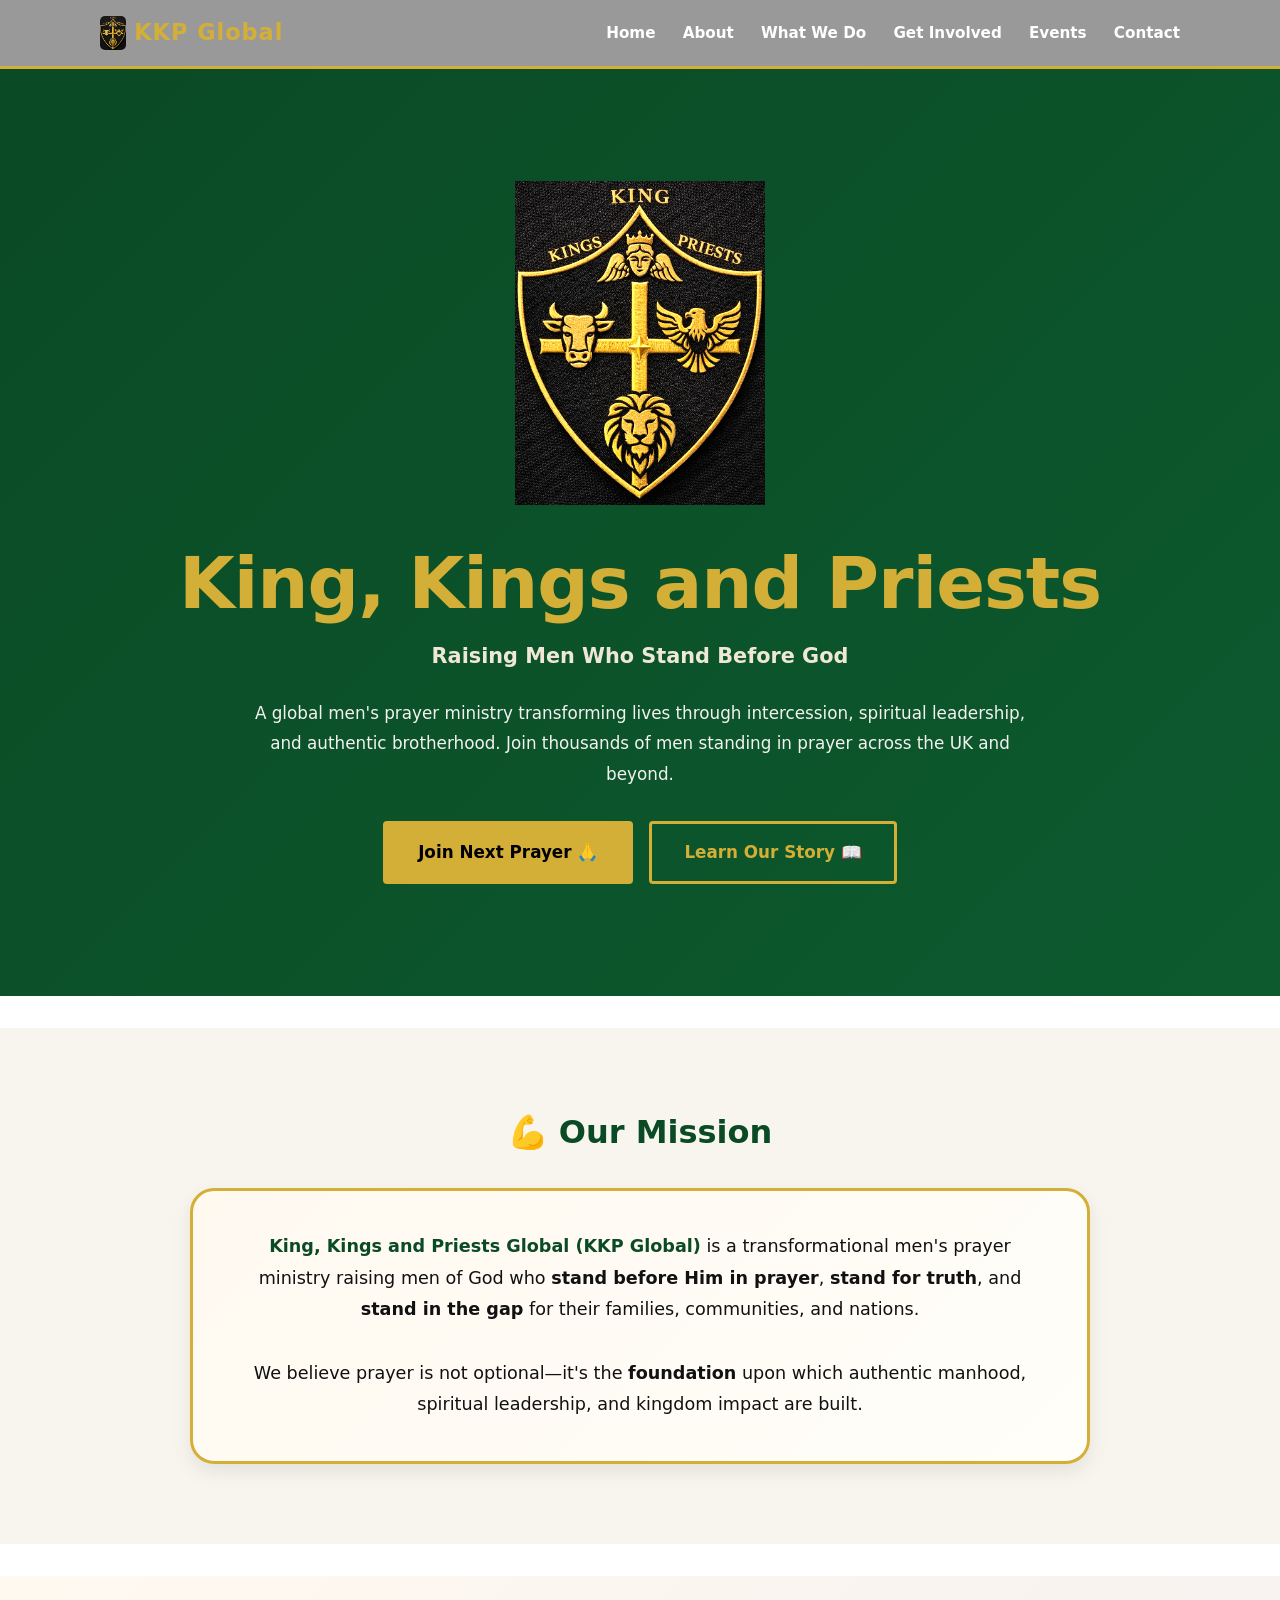
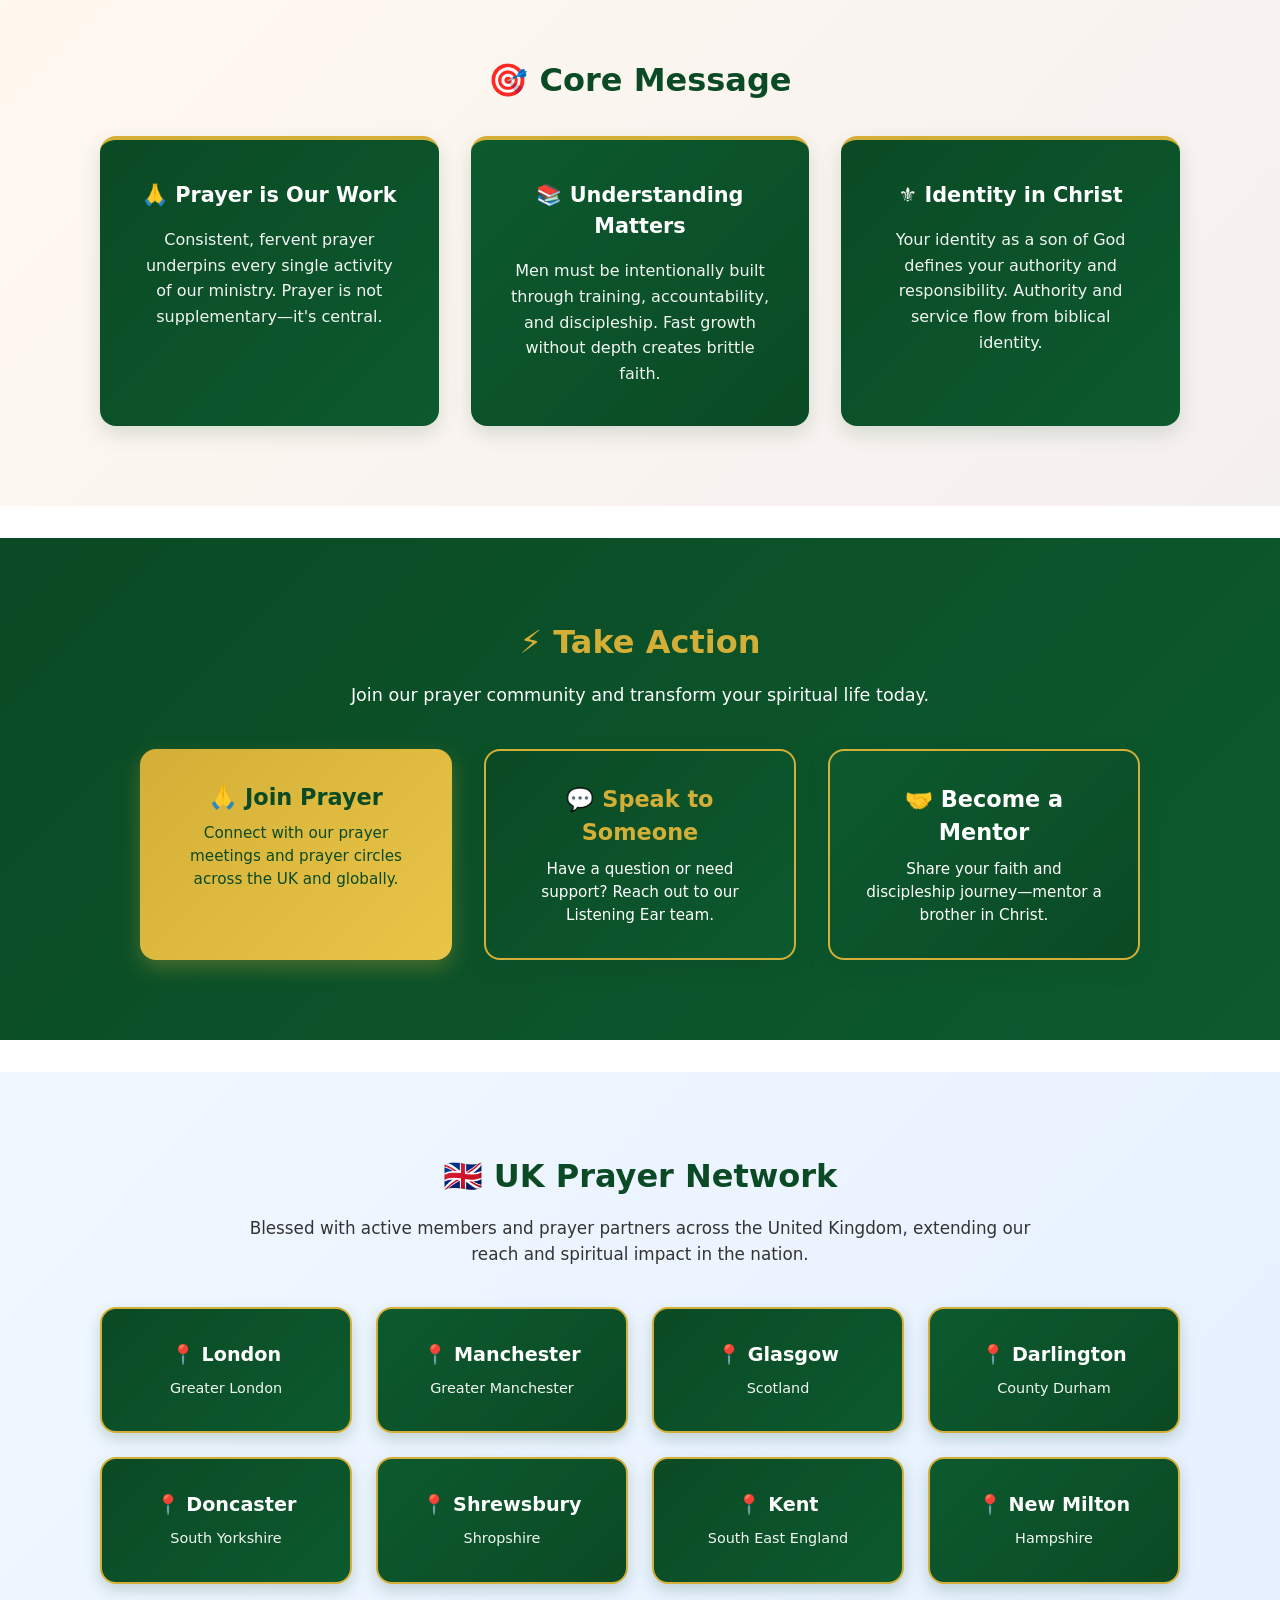
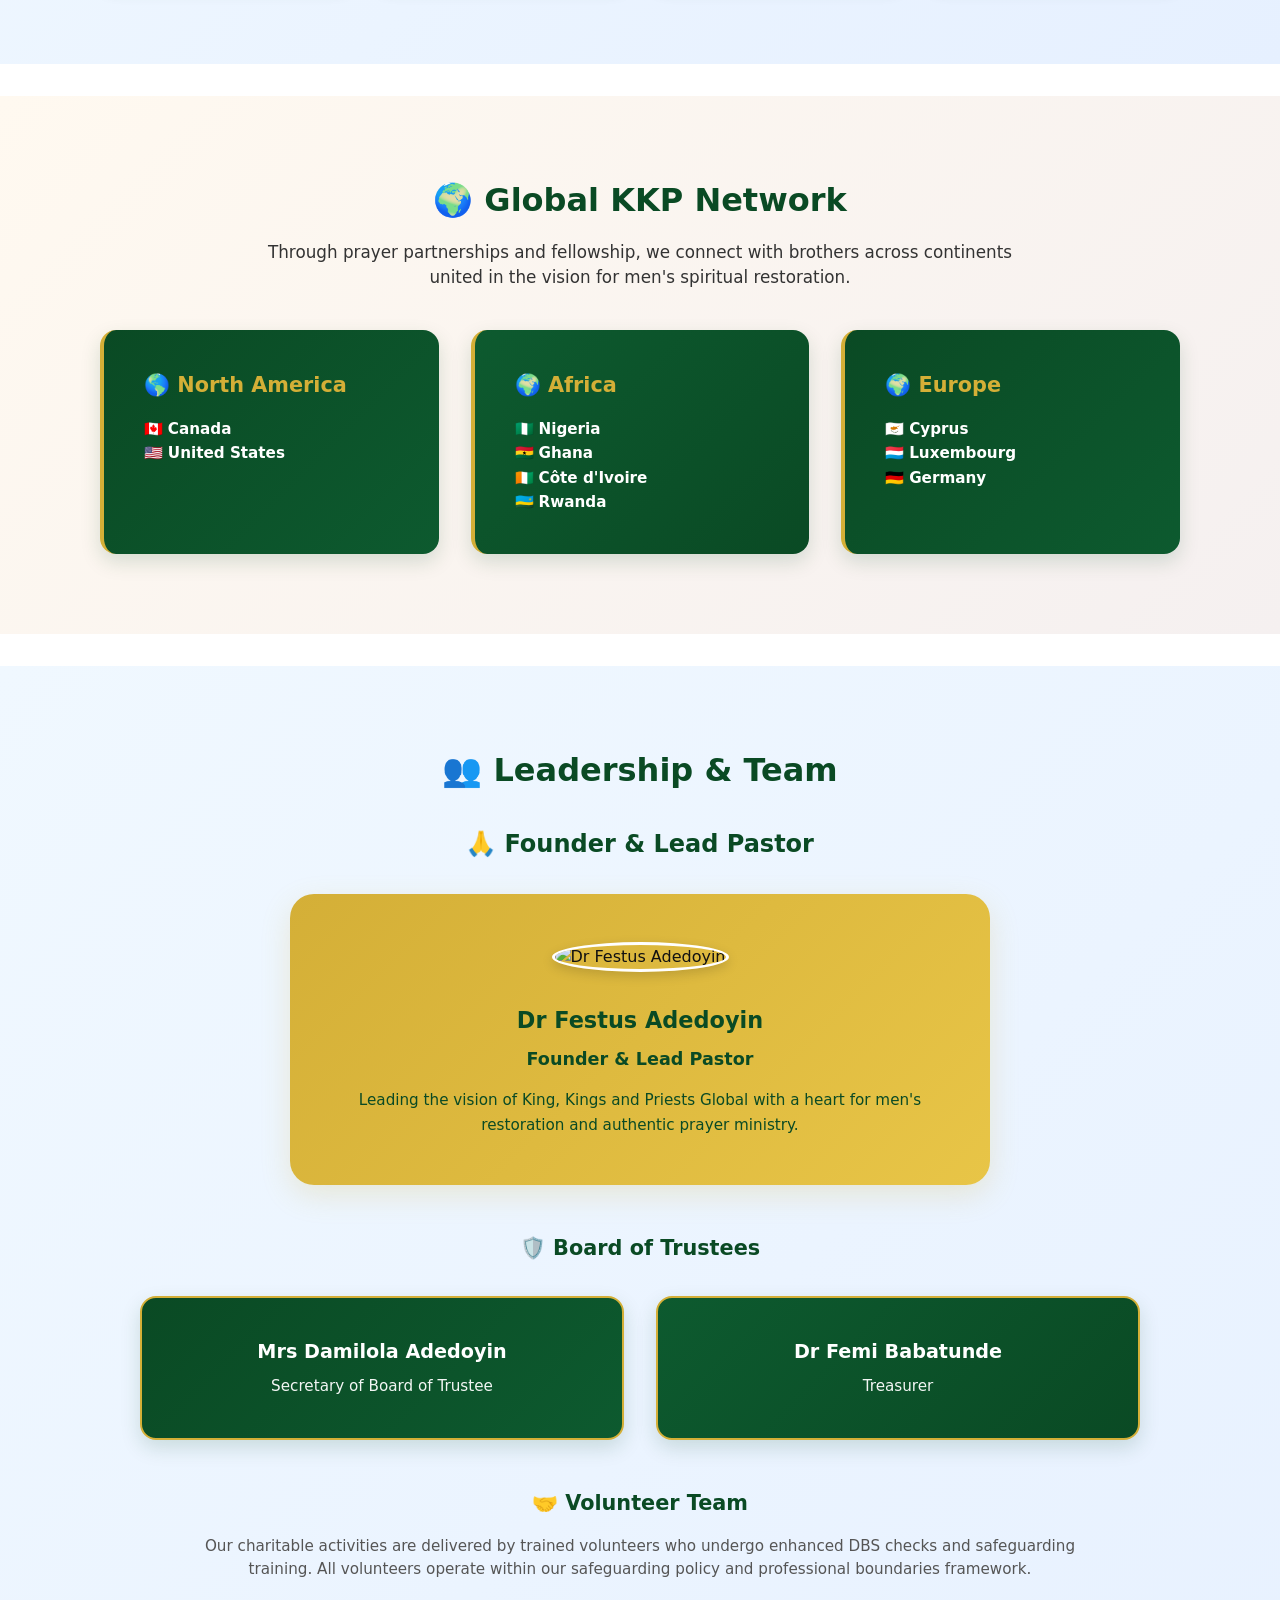
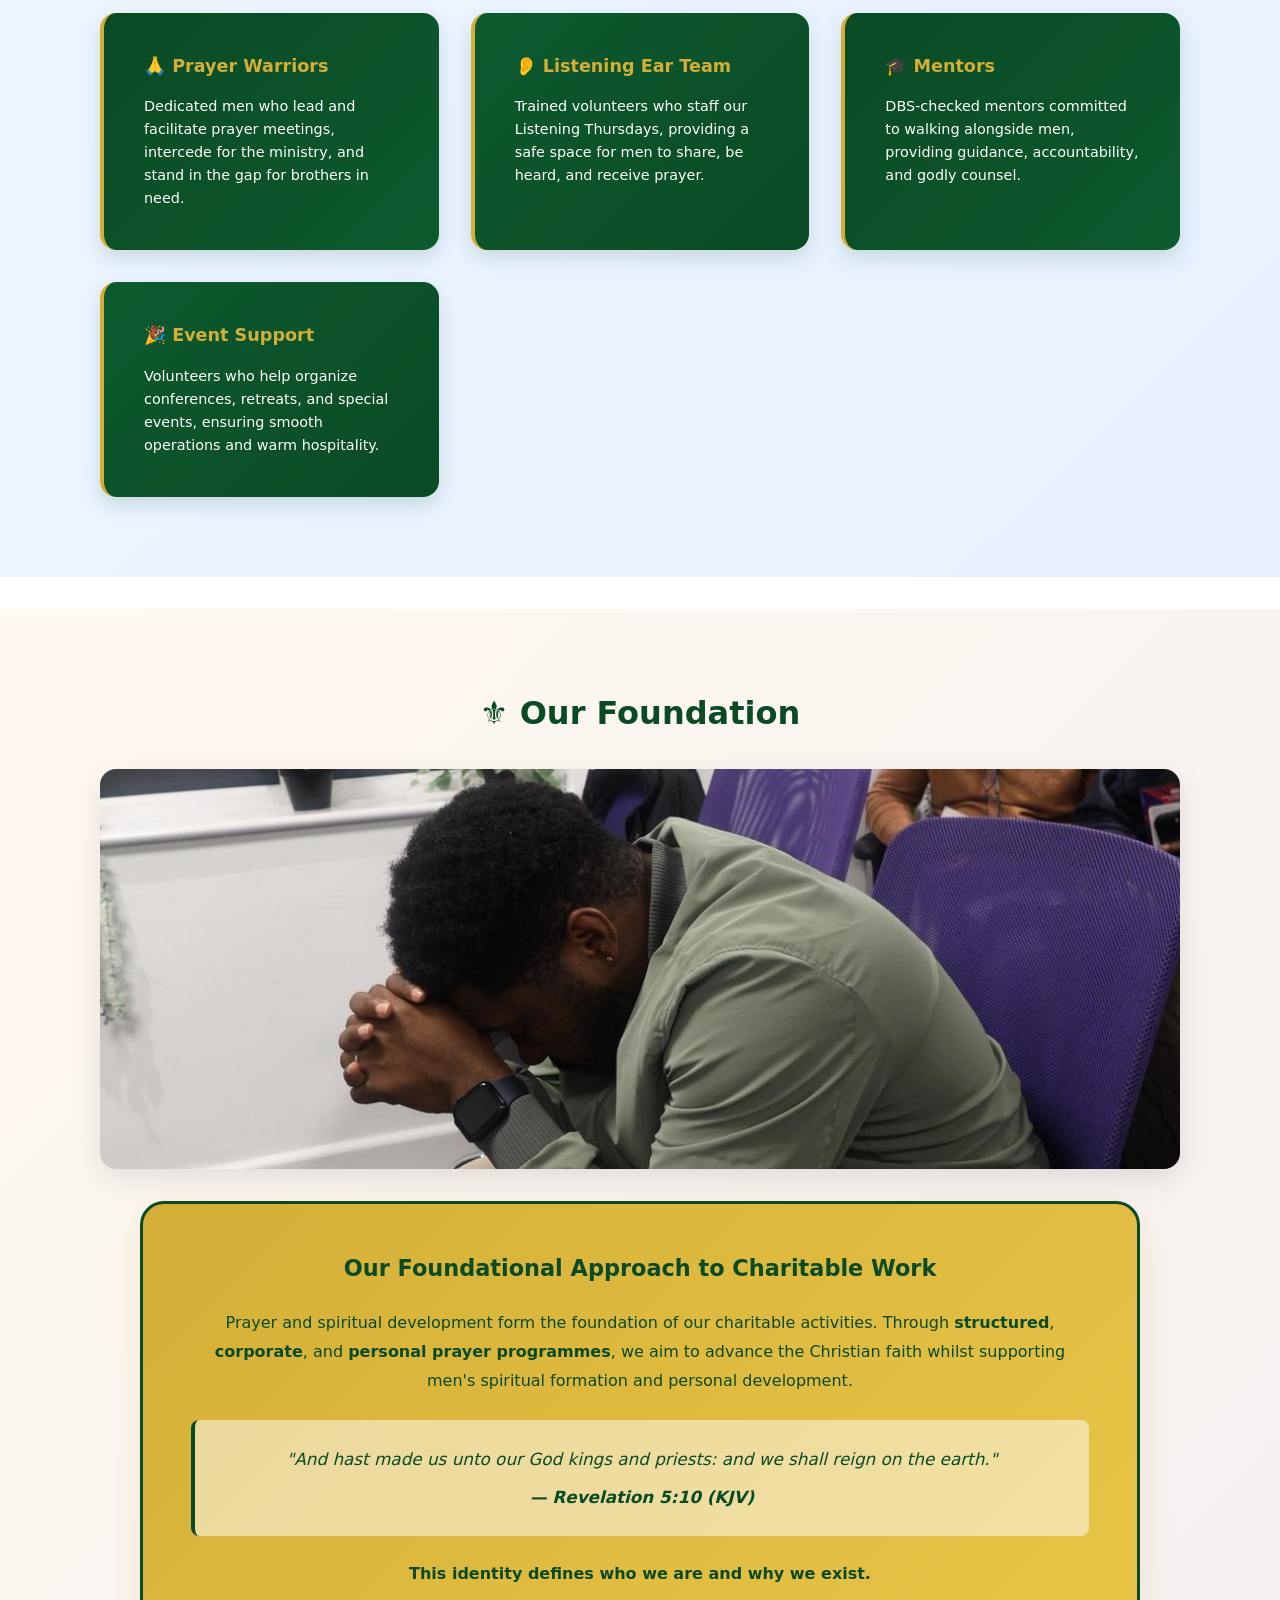
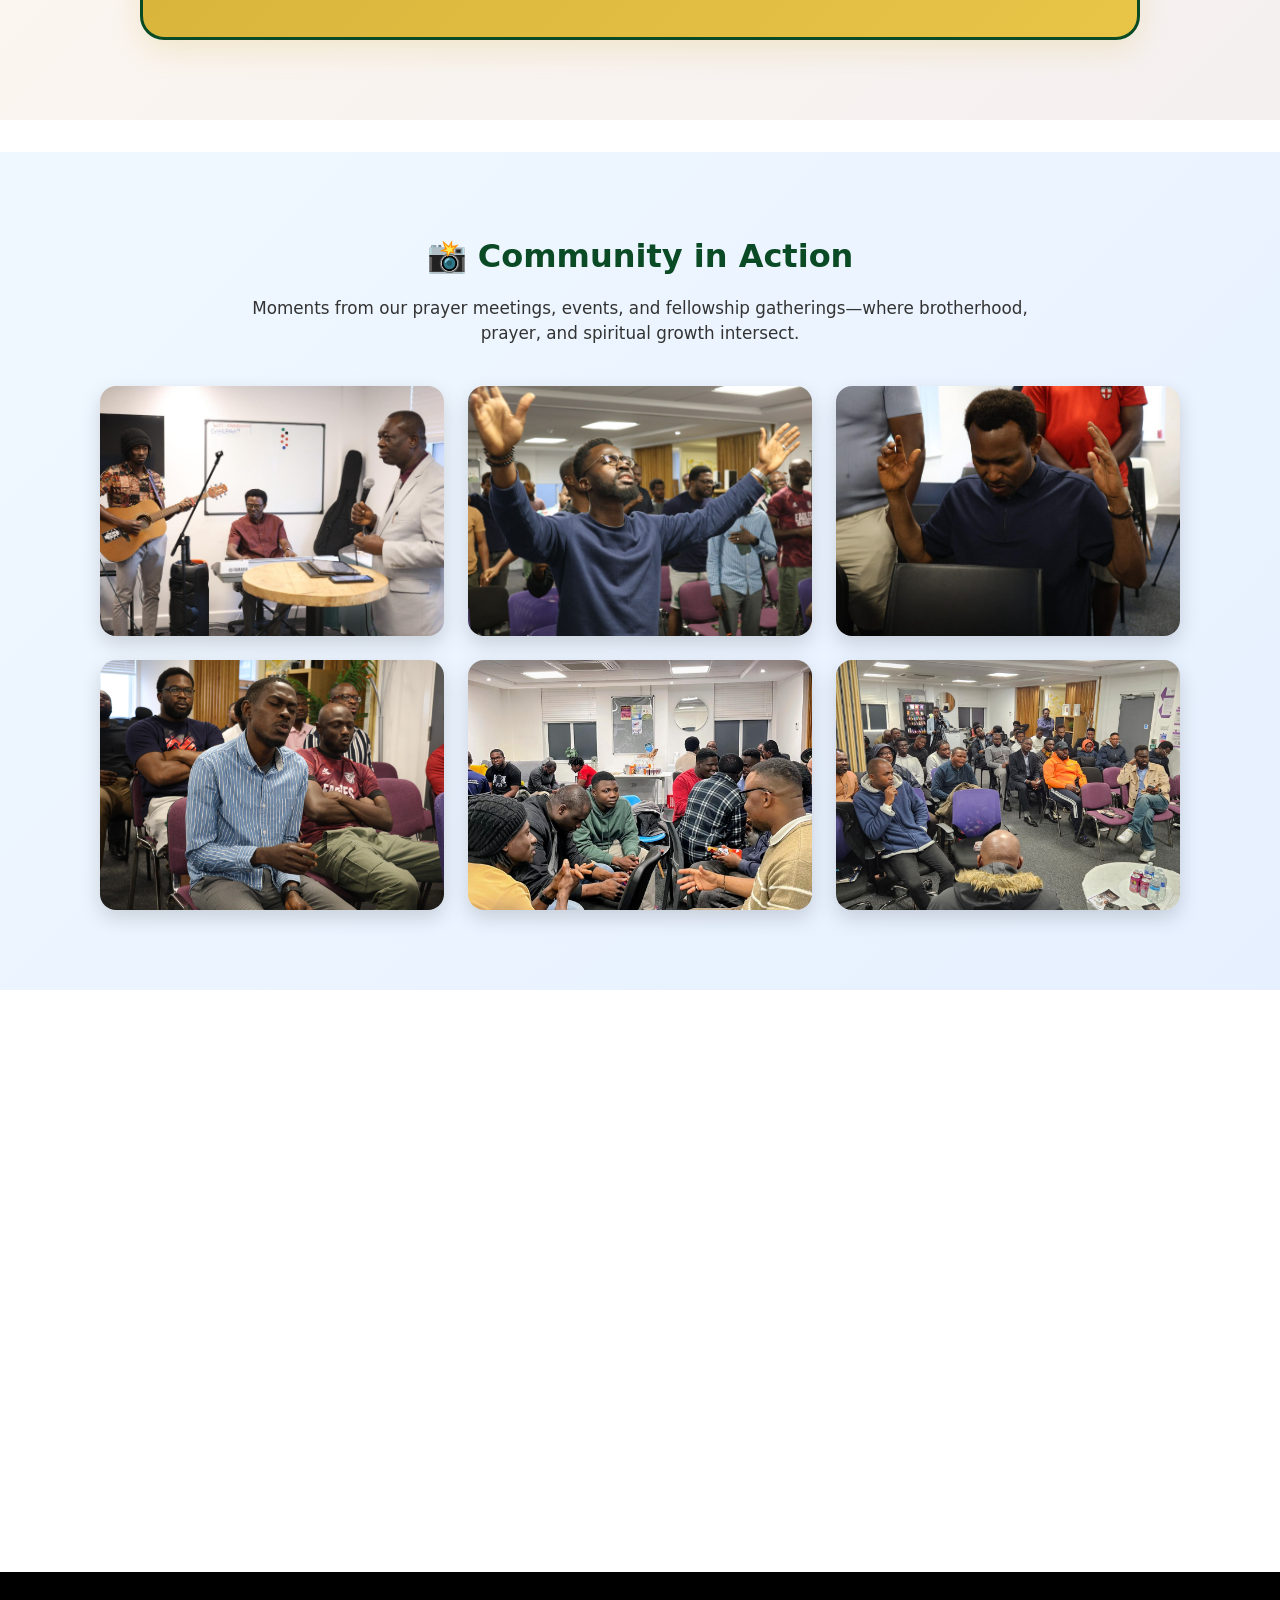
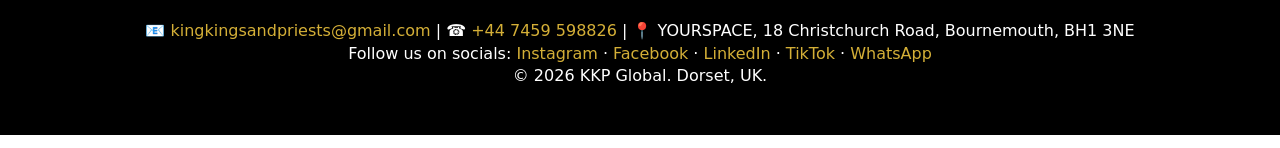
==== index.html @ 9f192116 "Initial commit - KKP Global website" ====
<!doctype html>
<html lang="en">
<head>
  <meta charset="UTF-8" />
  <meta name="viewport" content="width=device-width, initial-scale=1.0" />
  <title>KKP Global | Home</title>
  <link rel="preconnect" href="https://fonts.googleapis.com">
  <link rel="preconnect" href="https://fonts.gstatic.com" crossorigin>
  <link href="https://fonts.googleapis.com/css2?family=Inter:wght@300;400;500;600;700&display=swap" rel="stylesheet">
  <link rel="stylesheet" href="style.css" />
</head>
<body>
  <header class="site-header">
    <div class="container">
      <a class="brand" href="index.html"><img src="images/logo updated.jpg" alt="KKP Global logo" />KKP Global</a>
      <button id="navToggle" class="nav-toggle" aria-label="Toggle menu">☰</button>
      <nav class="main-nav">
        <a href="index.html">Home</a>
        <a href="about.html">About</a>
        <a href="what-we-do.html">What We Do</a>
        <a href="get-involved.html">Get Involved</a>
        <a href="events.html">Events</a>
        <a href="contact.html">Contact</a>
      </nav>
    </div>
  </header>

  <!-- HERO SECTION WITH LOGO -->
  <section style="background:linear-gradient(135deg,#0a4a24,#0d5a2f);padding:5rem 0;text-align:center;color:#fff;">
    <div class="container">
      <img src="images/logo updated.jpg" alt="KKP Global Logo" style="max-width:250px;height:auto;margin:0 auto 2rem;filter:brightness(1.1);" />
      <h1 style="font-size:clamp(2.5rem,8vw,4.5rem);font-weight:900;margin:0 0 1rem;line-height:1.1;color:#d4af37;letter-spacing:-1px;">King, Kings and Priests</h1>
      <p style="font-size:1.3rem;font-weight:600;max-width:750px;margin:0 auto 1.5rem;line-height:1.7;color:#f0e8d6;">Raising Men Who Stand Before God</p>
      <p style="font-size:1.05rem;max-width:800px;margin:0 auto 2rem;line-height:1.8;color:#f3f2ef;">A global men's prayer ministry transforming lives through intercession, spiritual leadership, and authentic brotherhood. Join thousands of men standing in prayer across the UK and beyond.</p>
      <div style="display:flex;gap:1rem;justify-content:center;flex-wrap:wrap;">
        <a class="button" href="events.html" style="background:#d4af37;color:#000;border:3px solid #d4af37;font-weight:700;padding:1rem 2rem;font-size:1.05rem;">Join Next Prayer 🙏</a>
        <a class="button" href="about.html" style="background:transparent;color:#d4af37;border:3px solid #d4af37;font-weight:700;padding:1rem 2rem;font-size:1.05rem;">Learn Our Story 📖</a>
      </div>
    </div>
  </section>

  <main>
    <!-- WHO WE ARE SECTION -->
    <section style="background:#f8f5ef;padding:3rem 0;margin:2rem 0;">
      <div class="container">
        <h2 style="text-align:center;font-size:2rem;color:#0a4a24;font-weight:900;margin-bottom:2rem;">💪 Our Mission</h2>
        <div style="background:linear-gradient(135deg,#fff9f0,#fffef9);border:3px solid #d4af37;border-radius:1.5rem;padding:2.5rem;box-shadow:0 8px 20px rgba(0,0,0,0.08);max-width:900px;margin:0 auto;">
          <p style="font-size:1.1rem;line-height:1.8;color:#111;margin:0;text-align:center;">
            <strong style="color:#0a4a24;">King, Kings and Priests Global (KKP Global)</strong> is a transformational men's prayer ministry raising men of God who <strong>stand before Him in prayer</strong>, <strong>stand for truth</strong>, and <strong>stand in the gap</strong> for their families, communities, and nations.<br><br>
            We believe prayer is not optional—it's the <strong>foundation</strong> upon which authentic manhood, spiritual leadership, and kingdom impact are built.
          </p>
        </div>
      </div>
    </section>


    <!-- CORE MESSAGE SECTION -->
    <section style="background:linear-gradient(135deg,#fff9f0,#f5f0f0);padding:3rem 0;margin:2rem 0;">
      <div class="container">
        <h2 style="text-align:center;font-size:2rem;color:#0a4a24;font-weight:900;margin-bottom:2rem;">🎯 Core Message</h2>
        <div style="display:grid;grid-template-columns:repeat(auto-fit,minmax(280px,1fr));gap:2rem;max-width:1200px;margin:0 auto;">
          <div style="background:linear-gradient(135deg,#0a4a24,#0d5a2f);padding:2.5rem;border-radius:1rem;box-shadow:0 8px 20px rgba(10,74,36,0.15);color:white;text-align:center;border-top:4px solid #d4af37;">
            <h3 style="font-size:1.3rem;margin-bottom:1rem;margin-top:0;">🙏 Prayer is Our Work</h3>
            <p style="font-size:1rem;line-height:1.6;margin:0;opacity:0.95;">Consistent, fervent prayer underpins every single activity of our ministry. Prayer is not supplementary—it's central.</p>
          </div>
          <div style="background:linear-gradient(135deg,#0d5a2f,#0a4a24);padding:2.5rem;border-radius:1rem;box-shadow:0 8px 20px rgba(10,74,36,0.15);color:white;text-align:center;border-top:4px solid #d4af37;">
            <h3 style="font-size:1.3rem;margin-bottom:1rem;margin-top:0;">📚 Understanding Matters</h3>
            <p style="font-size:1rem;line-height:1.6;margin:0;opacity:0.95;">Men must be intentionally built through training, accountability, and discipleship. Fast growth without depth creates brittle faith.</p>
          </div>
          <div style="background:linear-gradient(135deg,#0a4a24,#0d5a2f);padding:2.5rem;border-radius:1rem;box-shadow:0 8px 20px rgba(10,74,36,0.15);color:white;text-align:center;border-top:4px solid #d4af37;">
            <h3 style="font-size:1.3rem;margin-bottom:1rem;margin-top:0;">⚜️ Identity in Christ</h3>
            <p style="font-size:1rem;line-height:1.6;margin:0;opacity:0.95;">Your identity as a son of God defines your authority and responsibility. Authority and service flow from biblical identity.</p>
          </div>
        </div>
      </div>
    </section>



    <!-- QUICK ACTIONS SECTION -->
    <section style="background:linear-gradient(135deg,#0a4a24,#0d5a2f);padding:3rem 0;margin:2rem 0;">
      <div class="container">
        <h2 style="text-align:center;font-size:2rem;color:#d4af37;font-weight:900;margin-bottom:1rem;">⚡ Take Action</h2>
        <p style="text-align:center;font-size:1.1rem;color:white;margin-bottom:2.5rem;max-width:800px;margin-left:auto;margin-right:auto;">Join our prayer community and transform your spiritual life today.</p>
        <div style="display:grid;grid-template-columns:repeat(auto-fit,minmax(250px,1fr));gap:2rem;max-width:1000px;margin:0 auto;">
          <a href="#contact" style="background:linear-gradient(135deg,#d4af37,#e8c547);padding:2rem;border-radius:1rem;text-align:center;text-decoration:none;box-shadow:0 8px 20px rgba(212,175,55,0.3);transition:transform 0.3s,box-shadow 0.3s;cursor:pointer;" onmouseover="this.style.transform='translateY(-5px)';this.style.boxShadow='0 12px 28px rgba(212,175,55,0.4)'" onmouseout="this.style.transform='translateY(0)';this.style.boxShadow='0 8px 20px rgba(212,175,55,0.3)'">
            <h3 style="font-size:1.4rem;color:#0a4a24;margin:0 0 0.5rem 0;">🙏 Join Prayer</h3>
            <p style="color:#0a4a24;margin:0;font-size:0.95rem;">Connect with our prayer meetings and prayer circles across the UK and globally.</p>
          </a>
          <a href="contact.html" style="background:linear-gradient(135deg,#0a4a24,#0d5a2f);padding:2rem;border-radius:1rem;text-align:center;text-decoration:none;box-shadow:0 8px 20px rgba(10,74,36,0.3);transition:transform 0.3s,box-shadow 0.3s;cursor:pointer;color:white;border:2px solid #d4af37;" onmouseover="this.style.transform='translateY(-5px)';this.style.boxShadow='0 12px 28px rgba(10,74,36,0.4)'" onmouseout="this.style.transform='translateY(0)';this.style.boxShadow='0 8px 20px rgba(10,74,36,0.3)'">
            <h3 style="font-size:1.4rem;color:#d4af37;margin:0 0 0.5rem 0;">💬 Speak to Someone</h3>
            <p style="color:white;margin:0;font-size:0.95rem;">Have a question or need support? Reach out to our Listening Ear team.</p>
          </a>
          <a href="get-involved.html" style="background:linear-gradient(135deg,#0d5a2f,#0a4a24);padding:2rem;border-radius:1rem;text-align:center;text-decoration:none;box-shadow:0 8px 20px rgba(10,74,36,0.3);transition:transform 0.3s,box-shadow 0.3s;cursor:pointer;color:white;border:2px solid #d4af37;" onmouseover="this.style.transform='translateY(-5px)';this.style.boxShadow='0 12px 28px rgba(10,74,36,0.4)'" onmouseout="this.style.transform='translateY(0)';this.style.boxShadow='0 8px 20px rgba(10,74,36,0.3)'">
            <h3 style="font-size:1.4rem;color:white;margin:0 0 0.5rem 0;">🤝 Become a Mentor</h3>
            <p style="color:white;margin:0;font-size:0.95rem;">Share your faith and discipleship journey—mentor a brother in Christ.</p>
          </a>
        </div>
      </div>
    </section>


    <!-- UK NETWORK SECTION -->
    <section style="background:linear-gradient(135deg,#f0f8ff,#e6f0ff);padding:3rem 0;margin:2rem 0;">
      <div class="container">
        <h2 style="text-align:center;font-size:2rem;color:#0a4a24;font-weight:900;margin-bottom:1rem;">🇬🇧 UK Prayer Network</h2>
        <p style="text-align:center;font-size:1.05rem;color:#333;margin-bottom:2.5rem;max-width:800px;margin-left:auto;margin-right:auto;">Blessed with active members and prayer partners across the United Kingdom, extending our reach and spiritual impact in the nation.</p>
        <div style="display:grid;grid-template-columns:repeat(auto-fit,minmax(220px,1fr));gap:1.5rem;max-width:1200px;margin:0 auto;">
          <div style="background:linear-gradient(135deg,#0a4a24,#0d5a2f);padding:2rem;border-radius:1rem;box-shadow:0 6px 15px rgba(10,74,36,0.2);color:white;text-align:center;border:2px solid #d4af37;">
            <h3 style="font-size:1.2rem;margin-bottom:0.5rem;margin-top:0;">📍 London</h3>
            <p style="font-size:0.9rem;opacity:0.95;margin:0;">Greater London</p>
          </div>
          <div style="background:linear-gradient(135deg,#0d5a2f,#0a4a24);padding:2rem;border-radius:1rem;box-shadow:0 6px 15px rgba(10,74,36,0.2);color:white;text-align:center;border:2px solid #d4af37;">
            <h3 style="font-size:1.2rem;margin-bottom:0.5rem;margin-top:0;">📍 Manchester</h3>
            <p style="font-size:0.9rem;opacity:0.95;margin:0;">Greater Manchester</p>
          </div>
          <div style="background:linear-gradient(135deg,#0a4a24,#0d5a2f);padding:2rem;border-radius:1rem;box-shadow:0 6px 15px rgba(10,74,36,0.2);color:white;text-align:center;border:2px solid #d4af37;">
            <h3 style="font-size:1.2rem;margin-bottom:0.5rem;margin-top:0;">📍 Glasgow</h3>
            <p style="font-size:0.9rem;opacity:0.95;margin:0;">Scotland</p>
          </div>
          <div style="background:linear-gradient(135deg,#0d5a2f,#0a4a24);padding:2rem;border-radius:1rem;box-shadow:0 6px 15px rgba(10,74,36,0.2);color:white;text-align:center;border:2px solid #d4af37;">
            <h3 style="font-size:1.2rem;margin-bottom:0.5rem;margin-top:0;">📍 Darlington</h3>
            <p style="font-size:0.9rem;opacity:0.95;margin:0;">County Durham</p>
          </div>
          <div style="background:linear-gradient(135deg,#0a4a24,#0d5a2f);padding:2rem;border-radius:1rem;box-shadow:0 6px 15px rgba(10,74,36,0.2);color:white;text-align:center;border:2px solid #d4af37;">
            <h3 style="font-size:1.2rem;margin-bottom:0.5rem;margin-top:0;">📍 Doncaster</h3>
            <p style="font-size:0.9rem;opacity:0.95;margin:0;">South Yorkshire</p>
          </div>
          <div style="background:linear-gradient(135deg,#0d5a2f,#0a4a24);padding:2rem;border-radius:1rem;box-shadow:0 6px 15px rgba(10,74,36,0.2);color:white;text-align:center;border:2px solid #d4af37;">
            <h3 style="font-size:1.2rem;margin-bottom:0.5rem;margin-top:0;">📍 Shrewsbury</h3>
            <p style="font-size:0.9rem;opacity:0.95;margin:0;">Shropshire</p>
          </div>
          <div style="background:linear-gradient(135deg,#0a4a24,#0d5a2f);padding:2rem;border-radius:1rem;box-shadow:0 6px 15px rgba(10,74,36,0.2);color:white;text-align:center;border:2px solid #d4af37;">
            <h3 style="font-size:1.2rem;margin-bottom:0.5rem;margin-top:0;">📍 Kent</h3>
            <p style="font-size:0.9rem;opacity:0.95;margin:0;">South East England</p>
          </div>
          <div style="background:linear-gradient(135deg,#0d5a2f,#0a4a24);padding:2rem;border-radius:1rem;box-shadow:0 6px 15px rgba(10,74,36,0.2);color:white;text-align:center;border:2px solid #d4af37;">
            <h3 style="font-size:1.2rem;margin-bottom:0.5rem;margin-top:0;">📍 New Milton</h3>
            <p style="font-size:0.9rem;opacity:0.95;margin:0;">Hampshire</p>
          </div>
        </div>
      </div>
    </section>

    <!-- GLOBAL NETWORK SECTION -->
    <section style="background:linear-gradient(135deg,#fff9f0,#f5f0f0);padding:3rem 0;margin:2rem 0;">
      <div class="container">
        <h2 style="text-align:center;font-size:2rem;color:#0a4a24;font-weight:900;margin-bottom:1rem;">🌍 Global KKP Network</h2>
        <p style="text-align:center;font-size:1.05rem;color:#333;margin-bottom:2.5rem;max-width:800px;margin-left:auto;margin-right:auto;">Through prayer partnerships and fellowship, we connect with brothers across continents united in the vision for men's spiritual restoration.</p>
        <div style="display:grid;grid-template-columns:repeat(auto-fit,minmax(280px,1fr));gap:2rem;max-width:1200px;margin:0 auto;">
          <div style="background:linear-gradient(135deg,#0a4a24,#0d5a2f);padding:2.5rem;border-radius:1rem;box-shadow:0 8px 20px rgba(10,74,36,0.15);border-left:4px solid #d4af37;">
            <h3 style="font-size:1.3rem;color:#d4af37;margin:0 0 1rem 0;">🌎 North America</h3>
            <p style="color:white;margin:0;font-size:0.95rem;line-height:1.6;">
              🇨🇦 <strong>Canada</strong><br>
              🇺🇸 <strong>United States</strong>
            </p>
          </div>
          <div style="background:linear-gradient(135deg,#0d5a2f,#0a4a24);padding:2.5rem;border-radius:1rem;box-shadow:0 8px 20px rgba(10,74,36,0.15);border-left:4px solid #d4af37;">
            <h3 style="font-size:1.3rem;color:#d4af37;margin:0 0 1rem 0;">🌍 Africa</h3>
            <p style="color:white;margin:0;font-size:0.95rem;line-height:1.6;">
              🇳🇬 <strong>Nigeria</strong><br>
              🇬🇭 <strong>Ghana</strong><br>
              🇨🇮 <strong>Côte d'Ivoire</strong><br>
              🇷🇼 <strong>Rwanda</strong>
            </p>
          </div>
          <div style="background:linear-gradient(135deg,#0a4a24,#0d5a2f);padding:2.5rem;border-radius:1rem;box-shadow:0 8px 20px rgba(10,74,36,0.15);border-left:4px solid #d4af37;">
            <h3 style="font-size:1.3rem;color:#d4af37;margin:0 0 1rem 0;">🌍 Europe</h3>
            <p style="color:white;margin:0;font-size:0.95rem;line-height:1.6;">
              🇨🇾 <strong>Cyprus</strong><br>
              🇱🇺 <strong>Luxembourg</strong><br>
              🇩🇪 <strong>Germany</strong>
            </p>
          </div>
        </div>
      </div>
    </section>

    <!-- TEAM SECTION -->
    <section style="background:linear-gradient(135deg,#f0f8ff,#e6f0ff);padding:3rem 0;margin:2rem 0;">
      <div class="container">
        <h2 style="text-align:center;font-size:2rem;color:#0a4a24;font-weight:900;margin-bottom:2rem;">👥 Leadership & Team</h2>
        
        <h3 style="text-align:center;font-size:1.5rem;color:#0a4a24;margin-bottom:2rem;font-weight:700;">🙏 Founder & Lead Pastor</h3>
        <div style="background:linear-gradient(135deg,#d4af37,#e8c547);padding:3rem;border-radius:1.5rem;box-shadow:0 10px 30px rgba(212,175,55,0.2);max-width:700px;margin:0 auto 3rem;text-align:center;">
          <img src="images/profilephoto.jpg" alt="Dr Festus Adedoyin" style="width:150px;height:150px;border-radius:50%;object-fit:cover;margin-bottom:1.5rem;border:3px solid white;box-shadow:0 4px 12px rgba(0,0,0,0.15);">
          <h3 style="font-size:1.4rem;color:#0a4a24;margin:0.5rem 0;font-weight:900;">Dr Festus Adedoyin</h3>
          <p style="font-size:1.1rem;color:#0a4a24;margin:0.5rem 0;font-weight:700;">Founder & Lead Pastor</p>
          <p style="font-size:0.95rem;color:#0a4a24;margin:1rem 0 0;line-height:1.6;">Leading the vision of King, Kings and Priests Global with a heart for men's restoration and authentic prayer ministry.</p>
        </div>

        <h3 style="text-align:center;font-size:1.3rem;color:#0a4a24;margin-bottom:2rem;font-weight:700;">🛡️ Board of Trustees</h3>
        <div style="display:grid;grid-template-columns:repeat(auto-fit,minmax(280px,1fr));gap:2rem;max-width:1000px;margin:0 auto 3rem;">
          <div style="background:linear-gradient(135deg,#0a4a24,#0d5a2f);padding:2.5rem;border-radius:1rem;box-shadow:0 8px 20px rgba(10,74,36,0.15);color:white;text-align:center;border:2px solid #d4af37;">
            <h3 style="font-size:1.2rem;margin-bottom:0.5rem;margin-top:0;">Mrs Damilola Adedoyin</h3>
            <p style="font-size:0.95rem;opacity:0.95;margin:0;">Secretary of Board of Trustee</p>
          </div>
          <div style="background:linear-gradient(135deg,#0d5a2f,#0a4a24);padding:2.5rem;border-radius:1rem;box-shadow:0 8px 20px rgba(10,74,36,0.15);color:white;text-align:center;border:2px solid #d4af37;">
            <h3 style="font-size:1.2rem;margin-bottom:0.5rem;margin-top:0;">Dr Femi Babatunde</h3>
            <p style="font-size:0.95rem;opacity:0.95;margin:0;">Treasurer</p>
          </div>
        </div>

        <h3 style="text-align:center;font-size:1.3rem;color:#0a4a24;margin-bottom:1rem;font-weight:700;">🤝 Volunteer Team</h3>
        <p style="text-align:center;font-size:0.95rem;color:#555;margin-bottom:2rem;max-width:900px;margin-left:auto;margin-right:auto;">Our charitable activities are delivered by trained volunteers who undergo enhanced DBS checks and safeguarding training. All volunteers operate within our safeguarding policy and professional boundaries framework.</p>
        
        <div style="display:grid;grid-template-columns:repeat(auto-fit,minmax(260px,1fr));gap:2rem;">
          <div style="background:linear-gradient(135deg,#0a4a24,#0d5a2f);padding:2.5rem;border-radius:1rem;box-shadow:0 8px 20px rgba(10,74,36,0.15);border-left:4px solid #d4af37;">
            <h3 style="font-size:1.1rem;color:#d4af37;margin:0 0 1rem 0;">🙏 Prayer Warriors</h3>
            <p style="color:white;margin:0;font-size:0.9rem;line-height:1.6;">Dedicated men who lead and facilitate prayer meetings, intercede for the ministry, and stand in the gap for brothers in need.</p>
          </div>
          <div style="background:linear-gradient(135deg,#0d5a2f,#0a4a24);padding:2.5rem;border-radius:1rem;box-shadow:0 8px 20px rgba(10,74,36,0.15);border-left:4px solid #d4af37;">
            <h3 style="font-size:1.1rem;color:#d4af37;margin:0 0 1rem 0;">👂 Listening Ear Team</h3>
            <p style="color:white;margin:0;font-size:0.9rem;line-height:1.6;">Trained volunteers who staff our Listening Thursdays, providing a safe space for men to share, be heard, and receive prayer.</p>
          </div>
          <div style="background:linear-gradient(135deg,#0a4a24,#0d5a2f);padding:2.5rem;border-radius:1rem;box-shadow:0 8px 20px rgba(10,74,36,0.15);border-left:4px solid #d4af37;">
            <h3 style="font-size:1.1rem;color:#d4af37;margin:0 0 1rem 0;">🎓 Mentors</h3>
            <p style="color:white;margin:0;font-size:0.9rem;line-height:1.6;">DBS-checked mentors committed to walking alongside men, providing guidance, accountability, and godly counsel.</p>
          </div>
          <div style="background:linear-gradient(135deg,#0d5a2f,#0a4a24);padding:2.5rem;border-radius:1rem;box-shadow:0 8px 20px rgba(10,74,36,0.15);border-left:4px solid #d4af37;">
            <h3 style="font-size:1.1rem;color:#d4af37;margin:0 0 1rem 0;">🎉 Event Support</h3>
            <p style="color:white;margin:0;font-size:0.9rem;line-height:1.6;">Volunteers who help organize conferences, retreats, and special events, ensuring smooth operations and warm hospitality.</p>
          </div>
        </div>
      </div>
    </section>

    <!-- OUR FOUNDATION SECTION -->
    <section style="background:linear-gradient(135deg,#fff9f0,#f5f0f0);padding:3rem 0;margin:2rem 0;">
      <div class="container">
        <h2 style="text-align:center;font-size:2rem;color:#0a4a24;font-weight:900;margin-bottom:2rem;">⚜️ Our Foundation</h2>
        
        <div style="margin-bottom:2rem;border-radius:1rem;overflow:hidden;box-shadow:0 10px 30px rgba(0,0,0,0.1);">
          <img src="images/PHOTO-2025-11-27-01-59-04.jpg" alt="Foundational ministry moment" style="width:100%;display:block;object-fit:cover;height:400px;">
        </div>

        <div style="background:linear-gradient(135deg,#d4af37,#e8c547);border:3px solid #0a4a24;border-radius:1.5rem;padding:3rem;box-shadow:0 10px 30px rgba(212,175,55,0.2);max-width:1000px;margin:0 auto;">
          <h3 style="font-size:1.4rem;color:#0a4a24;margin:0 0 1.5rem 0;font-weight:900;text-align:center;">Our Foundational Approach to Charitable Work</h3>
          <p style="font-size:1rem;color:#0a4a24;line-height:1.8;margin:0 0 1.5rem 0;text-align:center;">Prayer and spiritual development form the foundation of our charitable activities. Through <strong>structured</strong>, <strong>corporate</strong>, and <strong>personal prayer programmes</strong>, we aim to advance the Christian faith whilst supporting men's spiritual formation and personal development.</p>
          
          <div style="background:rgba(255,255,255,0.5);padding:1.5rem;border-left:4px solid #0a4a24;border-radius:0.5rem;margin:1.5rem 0;font-size:1.05rem;color:#0a4a24;line-height:1.8;text-align:center;font-style:italic;">
            <p style="margin:0;">"And hast made us unto our God kings and priests: and we shall reign on the earth."</p>
            <p style="margin:0.5rem 0 0 0;font-weight:700;">— Revelation 5:10 (KJV)</p>
          </div>
          
          <p style="font-size:1rem;color:#0a4a24;line-height:1.8;margin:0;text-align:center;font-weight:700;">This identity defines who we are and why we exist.</p>
        </div>
      </div>
    </section>

    <!-- COMMUNITY IN ACTION SECTION -->
    <section style="background:linear-gradient(135deg,#f0f8ff,#e6f0ff);padding:3rem 0;margin:2rem 0;">
      <div class="container">
        <h2 style="text-align:center;font-size:2rem;color:#0a4a24;font-weight:900;margin-bottom:1rem;">📸 Community in Action</h2>
        <p style="text-align:center;font-size:1.05rem;color:#333;margin-bottom:2.5rem;max-width:800px;margin-left:auto;margin-right:auto;">Moments from our prayer meetings, events, and fellowship gatherings—where brotherhood, prayer, and spiritual growth intersect.</p>
        
        <div style="display:grid;grid-template-columns:repeat(auto-fit,minmax(280px,1fr));gap:1.5rem;max-width:1200px;margin:0 auto;">
          <div style="border-radius:1rem;overflow:hidden;box-shadow:0 8px 20px rgba(0,0,0,0.15);transition:transform 0.3s;cursor:pointer;" onmouseover="this.style.transform='scale(1.05)'" onmouseout="this.style.transform='scale(1)'">
            <img src="images/PHOTO-2025-07-10-21-32-11.jpg" alt="Community moment" style="width:100%;height:250px;object-fit:cover;display:block;">
          </div>
          <div style="border-radius:1rem;overflow:hidden;box-shadow:0 8px 20px rgba(0,0,0,0.15);transition:transform 0.3s;cursor:pointer;" onmouseover="this.style.transform='scale(1.05)'" onmouseout="this.style.transform='scale(1)'">
            <img src="images/PHOTO-2025-07-24-12-42-59.jpg" alt="Community moment" style="width:100%;height:250px;object-fit:cover;display:block;">
          </div>
          <div style="border-radius:1rem;overflow:hidden;box-shadow:0 8px 20px rgba(0,0,0,0.15);transition:transform 0.3s;cursor:pointer;" onmouseover="this.style.transform='scale(1.05)'" onmouseout="this.style.transform='scale(1)'">
            <img src="images/PHOTO-2025-07-24-12-43-00.jpg" alt="Community moment" style="width:100%;height:250px;object-fit:cover;display:block;">
          </div>
        </div>
        
        <div style="display:grid;grid-template-columns:repeat(auto-fit,minmax(280px,1fr));gap:1.5rem;max-width:1200px;margin:1.5rem auto 0;">
          <div style="border-radius:1rem;overflow:hidden;box-shadow:0 8px 20px rgba(0,0,0,0.15);transition:transform 0.3s;cursor:pointer;" onmouseover="this.style.transform='scale(1.05)'" onmouseout="this.style.transform='scale(1)'">
            <img src="images/PHOTO-2025-09-20-22-03-52.jpg" alt="Community moment" style="width:100%;height:250px;object-fit:cover;display:block;">
          </div>
          <div style="border-radius:1rem;overflow:hidden;box-shadow:0 8px 20px rgba(0,0,0,0.15);transition:transform 0.3s;cursor:pointer;" onmouseover="this.style.transform='scale(1.05)'" onmouseout="this.style.transform='scale(1)'">
            <img src="images/PHOTO-2025-10-15-09-40-26.jpg" alt="Community moment" style="width:100%;height:250px;object-fit:cover;display:block;">
          </div>
          <div style="border-radius:1rem;overflow:hidden;box-shadow:0 8px 20px rgba(0,0,0,0.15);transition:transform 0.3s;cursor:pointer;" onmouseover="this.style.transform='scale(1.05)'" onmouseout="this.style.transform='scale(1)'">
            <img src="images/PHOTO-2025-11-06-20-01-55.jpg" alt="Community moment" style="width:100%;height:250px;object-fit:cover;display:block;">
          </div>
        </div>
      </div>
    </section>

  </main>

  <!-- SOCIAL SECTION FOOTER -->
  <section style="background:linear-gradient(135deg,#0a4a24,#0d5a2f);padding:3rem 0;">
    <div class="container">
      <h2 style="text-align:center;font-size:2rem;color:#d4af37;font-weight:900;margin-bottom:2rem;">🌐 Connect With Us</h2>
      <div style="display:grid;grid-template-columns:repeat(auto-fit,minmax(280px,1fr));gap:2rem;max-width:1200px;margin:0 auto;">
        <div style="background:linear-gradient(135deg,#d4af37,#e8c547);padding:2.5rem;border-radius:1rem;box-shadow:0 8px 20px rgba(212,175,55,0.2);text-align:center;">
          <h3 style="font-size:1.3rem;color:#0a4a24;margin:0 0 1rem 0;">📱 Instagram</h3>
          <p style="color:#0a4a24;margin:0 0 1.5rem 0;font-size:0.95rem;line-height:1.6;">Follow us @kkp_ministry for daily inspiration, prayer updates, and community moments.</p>
          <a href="https://www.instagram.com/kkp_ministry" target="_blank" rel="noopener" style="background:#0a4a24;color:#d4af37;padding:0.8rem 1.5rem;border-radius:0.5rem;text-decoration:none;font-weight:700;display:inline-block;transition:transform 0.3s,box-shadow 0.3s;" onmouseover="this.style.transform='scale(1.05)';this.style.boxShadow='0 5px 15px rgba(0,0,0,0.2)'" onmouseout="this.style.transform='scale(1)';this.style.boxShadow='none'">Follow on Instagram</a>
        </div>
        <div style="background:linear-gradient(135deg,#0a4a24,#0d5a2f);padding:2.5rem;border-radius:1rem;box-shadow:0 8px 20px rgba(10,74,36,0.2);text-align:center;border:2px solid #d4af37;">
          <h3 style="font-size:1.3rem;color:#d4af37;margin:0 0 1rem 0;">👍 Facebook</h3>
          <p style="color:white;margin:0 0 1.5rem 0;font-size:0.95rem;line-height:1.6;">Join our Facebook community for events, testimonies, and fellowship.</p>
          <a href="https://www.facebook.com/kkp_ministry" target="_blank" rel="noopener" style="background:#d4af37;color:#0a4a24;padding:0.8rem 1.5rem;border-radius:0.5rem;text-decoration:none;font-weight:700;display:inline-block;transition:transform 0.3s,box-shadow 0.3s;" onmouseover="this.style.transform='scale(1.05)';this.style.boxShadow='0 5px 15px rgba(0,0,0,0.2)'" onmouseout="this.style.transform='scale(1)';this.style.boxShadow='none'">Like on Facebook</a>
        </div>
        <div style="background:linear-gradient(135deg,#0d5a2f,#0a4a24);padding:2.5rem;border-radius:1rem;box-shadow:0 8px 20px rgba(10,74,36,0.2);text-align:center;border:2px solid #d4af37;">
          <h3 style="font-size:1.3rem;color:#d4af37;margin:0 0 1rem 0;">𝕏 X (Twitter)</h3>
          <p style="color:white;margin:0 0 1.5rem 0;font-size:0.95rem;line-height:1.6;">Follow @KKP_Ministry for quick updates, prayer requests, and announcements.</p>
          <a href="https://twitter.com/KKP_Ministry" target="_blank" rel="noopener" style="background:#d4af37;color:#0a4a24;padding:0.8rem 1.5rem;border-radius:0.5rem;text-decoration:none;font-weight:700;display:inline-block;transition:transform 0.3s,box-shadow 0.3s;" onmouseover="this.style.transform='scale(1.05)';this.style.boxShadow='0 5px 15px rgba(0,0,0,0.2)'" onmouseout="this.style.transform='scale(1)';this.style.boxShadow='none'">Follow on X</a>
        </div>
      </div>
    </div>
  </section>


  <footer class="site-footer">
    <div class="container">
      <p>📧 <a href="mailto:kingkingsandpriests@gmail.com" class="footer-link">kingkingsandpriests@gmail.com</a> | ☎️ <a href="tel:+447459598826" class="footer-link">+44 7459 598826</a> | 📍 YOURSPACE, 18 Christchurch Road, Bournemouth, BH1 3NE</p>
      <p>Follow us on socials: <a href="https://www.instagram.com/kkp_ministry" target="_blank" rel="noopener" rel="noopener" class="footer-link">Instagram</a> · <a href="https://www.facebook.com/kkp_ministry" target="_blank" rel="noopener" rel="noopener" class="footer-link">Facebook</a> · <a href="https://www.linkedin.com/company/kkpglobal" target="_blank" rel="noopener" rel="noopener" class="footer-link">LinkedIn</a> · <a href="https://www.tiktok.com/@kkp_ministry" target="_blank" rel="noopener" rel="noopener" class="footer-link">TikTok</a> · <a href="https://wa.me/447459598826" target="_blank" rel="noopener" rel="noopener" class="footer-link">WhatsApp</a></p>
      <p>&copy; 2026 KKP Global. Dorset, UK.</p>
    </div>
  </footer>
  <script src="script.js"></script>
</body>
</html>
---- style.css ----
*{box-sizing:border-box;margin:0;padding:0}
:root{--bg:#000;--fg:#fff;--gold:#d4af37;--gray:#f4f4f4;--max:1080px}
body{font-family:system-ui, sans-serif;background:#fff;color:#111;line-height:1.5;min-height:100vh}
.container{width:min(92vw,var(--max));margin:0 auto;padding:2rem 0}
.site-header{background:rgba(0,0,0,.4);color:#fff;position:sticky;top:0;z-index:100;border-bottom:3px solid var(--gold);-webkit-backdrop-filter: blur(9px);backdrop-filter: blur(9px);transition:padding 0.25s,background 0.25s}
.site-header.smaller{padding:0.4rem 0;background:rgba(0,0,0,.7)}
.site-header .container{display:flex;align-items:center;justify-content:space-between;gap:1rem;padding:1rem 0;transition:padding 0.25s}
.brand{font-weight:900;color:var(--gold);text-decoration:none;font-size:1.4rem;letter-spacing:1px;display:flex;align-items:center;gap:0.5rem}
.brand img{height:34px;width:auto;border-radius:5px;}
.main-nav{display:flex;align-items:center;gap:0.7rem;flex-wrap:wrap}
.main-nav.open{display:flex;flex-direction:column;position:absolute;top:64px;right:1rem;background:rgba(0,0,0,.95);border:1px solid rgba(255,215,0,.5);padding:0.7rem;z-index:110;}
.main-nav a{color:#fff;text-decoration:none;margin-left:1rem;font-weight:600;position:relative;font-size:0.95rem}
.main-nav a::after{content:'';position:absolute;left:0;bottom:-3px;width:0;height:2px;background:var(--gold);transition:width .25s}
.main-nav a:hover::after{width:100%}
.nav-toggle{background:var(--gold);border:0;color:#000;font-weight:800;padding:0.5rem 0.75rem;border-radius:0.3rem;cursor:pointer;display:none}
.hero{background:linear-gradient(rgba(0,0,0,.45),rgba(0,0,0,.45)),url("images/men-praying-1.svg") center/cover no-repeat #111;color:#fff;padding:6rem 0;text-align:center;min-height:75vh;display:flex;align-items:center}
.hero h1{font-size:clamp(2rem,5vw,3rem);line-height:1.15;margin-bottom:1rem;text-shadow:0px 2px 12px rgba(0,0,0,0.7)}
.hero p{max-width:760px;margin:0.5rem auto 1.5rem;color:#f3f2ef;font-size:1.1rem;letter-spacing:.02em}
.hero .button{font-size:1rem;box-shadow:0 2px 10px rgba(0,0,0,.33)}
.section-image{margin:1.25rem 0; text-align:center;opacity:0;transform:translateY(20px);transition:.6s ease;}
.section-image.visible{opacity:1;transform:translateY(0)}
.section-image img{max-width:100%;border-radius:0.75rem;border:1px solid #ddd;box-shadow:0 8px 18px rgba(0,0,0,.15)}
.button{display:inline-block;background:var(--gold);color:#000;font-weight:700;padding:0.8rem 1.4rem;border-radius:0.25rem;text-decoration:none;border:2px solid #000;transition:transform .2s, box-shadow .2s}
.button:hover{transform:translateY(-1px);box-shadow:0 8px 20px rgba(0,0,0,.2);filter:brightness(0.95)}
section{margin-bottom:2rem;opacity:0;transform:translateY(20px);transition:.7s ease}
section.visible{opacity:1;transform:translateY(0)}
.intro h2,.core-message h2,.quick-actions h2{margin-bottom:1rem;color:#000}
.grid-3{display:grid;grid-template-columns:repeat(auto-fit,minmax(220px,1fr));gap:1rem}
.grid-3 article,.card{background:#f8f5ef;border:1px solid #ddd;padding:1.1rem;border-radius:0.6rem;transition:transform .25s,box-shadow .25s}
.grid-3 article:hover,.card:hover{transform:translateY(-4px);box-shadow:0 8px 18px rgba(0,0,0,.12)}
.card{display:flex;align-items:center;justify-content:center;height:6rem;color:#000;text-decoration:none;font-weight:700}
.site-footer{background:#040807;color:#fff;text-align:center;padding:2rem 0;margin-top:auto;position:relative}
.social-cards{display:grid;grid-template-columns:repeat(auto-fit,minmax(220px,1fr));gap:1rem;max-width:1080px;margin:0 auto 1.5rem}
.social-card{background:#0b1a17;border:1px solid rgba(212,175,55,0.35);border-radius:0.7rem;padding:1rem;text-align:center;box-shadow:0 12px 32px rgba(0,0,0,.4);transition:transform .25s,background .25s}
.social-card h3{margin-bottom:.5rem;color:#d4af37}
.social-card p{color:#d6d0c4;font-size:.95rem;line-height:1.45;margin-bottom:1rem}
.social-card a{display:inline-block;padding:.6rem 1rem;border-radius:.35rem;background:var(--gold);color:#000;font-weight:700;text-decoration:none;transition:opacity .2s}
.social-card a:hover{opacity:.9}
.site-footer p{margin:0;line-height:1.4}
blockquote{border-left:4px solid var(--gold);padding-left:1rem;color:#222;font-style:italic;margin:1rem 0}
.contact-form{display:grid;gap:1rem;max-width:550px}
.contact-form label{display:flex;flex-direction:column;font-weight:700;color:#111}
.contact-form input,.contact-form textarea{padding:0.7rem;border:1px solid #ccc;border-radius:0.3rem;margin-top:0.25rem}
.contact-form button{width:max-content;min-width:180px;border:none;cursor:pointer}
@media (max-width:768px){
  .nav-toggle{display:block}
  .main-nav{display:none!important}
  .main-nav.open{display:flex!important}
  .main-nav a{margin-left:0.4rem;display:block;padding:0.35rem 0}
  .main-nav{justify-content:center}
  .site-header .container{flex-direction:column;align-items:flex-start}
  .hero{padding:4rem 0}
  .hero h1{font-size:2rem}
}.intro h2,.core-message h2,.quick-actions h2{margin-bottom:1rem;color:#000}
.grid-3{display:grid;grid-template-columns:repeat(auto-fit,minmax(220px,1fr));gap:1rem}
.grid-3 article,.card{background:#f8f5ef;border:1px solid #ddd;padding:1rem;border-radius:0.4rem}
.card{display:flex;align-items:center;justify-content:center;height:6rem;color:#000;text-decoration:none;font-weight:700}
.card:hover{background:#eae3cd}
.site-footer{background:#000;color:#fff;text-align:center;padding:1rem 0;margin-top:auto}
blockquote{border-left:4px solid var(--gold);padding-left:1rem;color:#222;font-style:italic;margin:1rem 0}
.contact-form{display:grid;gap:1rem;max-width:550px}
.contact-form label{display:flex;flex-direction:column;font-weight:700;color:#111}
.contact-form input,.contact-form textarea{padding:0.7rem;border:1px solid #ccc;border-radius:0.3rem;margin-top:0.25rem}
.contact-form button{width:max-content;min-width:180px;border:none;cursor:pointer}
@media (max-width:768px){.main-nav{display:none}.site-header .container{justify-content:space-between}.hero h1{font-size:1.6rem}}

/* Team Section */
.team-member img {
  width: 100%;
  border-radius: 0.5rem;
  margin-bottom: 1rem;
}

.team-hero {
  margin-bottom: 1.5rem;
}

.team-hero img {
  width: 100%;
  border-radius: 0.8rem;
  box-shadow: 0 12px 28px rgba(0,0,0,0.35);
}

.foundational-title {
  color: #d4af37;
  text-align: center;
  margin-bottom: 0.75rem;
}

.foundational-text {
  text-align: center;
  color: #f5f5f5;
  max-width: 80vw;
  margin: 0 auto 1rem;
}

.quote-card {
  background: rgba(20, 45, 40, 0.9);
  padding: 1.25rem;
  border-radius: 0.8rem;
  border: 1px solid #d4af37;
  box-shadow: 0 12px 28px rgba(0,0,0,0.3);
  margin-bottom: 1rem;
}

.quote-card p:first-child {
  font-size: 1.1rem;
  font-style: italic;
  color: #f5f5f5;
  text-align: center;
  line-height: 1.5;
}

.quote-card p:last-child {
  text-align: center;
  color: #f0e8d6;
  margin-top: 0.8rem;
  font-weight: 700;
}

.identity-text {
  text-align: center;
  color: #d4af37;
  font-weight: 700;
}

.community-title {
  color: #0a4a24;
  text-align: center;
  margin-bottom: 0.25rem;
}

.community-subtitle {
  text-align: center;
  color: #374737;
  margin-bottom: 1.25rem;
}

.community-card {
  background: #fff;
  border-radius: 0.8rem;
  overflow: hidden;
  box-shadow: 0 8px 20px rgba(0,0,0,0.15);
}

.community-card img {
  width: 100%;
  height: 200px;
  object-fit: cover;
}

.volunteer-title {
  margin-top: 1rem;
}

/* Footer Links */
.footer-link {
  color: #d4af37;
  text-decoration: none;
}

/* Colorful Events Page Enhancement */
.event-card:hover{transform:translateY(-6px);box-shadow:0 16px 32px rgba(0,0,0,0.15)}
div[style*="background:linear-gradient(135deg,#d4af37"]:hover{transform:translateY(-4px);box-shadow:0 18px 40px rgba(212,175,55,0.4)!important}
div[style*="background:linear-gradient(135deg,#3498db"]:hover{transform:translateY(-4px);box-shadow:0 18px 40px rgba(52,152,219,0.3)!important}
div[style*="background:linear-gradient(135deg,#e74c3c"]:hover{transform:translateY(-4px);box-shadow:0 18px 40px rgba(231,76,60,0.3)!important}
div[style*="background:linear-gradient(135deg,#27ae60"]:hover{transform:translateY(-4px);box-shadow:0 18px 40px rgba(39,174,96,0.3)!important}
.social-card{border:3px solid #ddd}
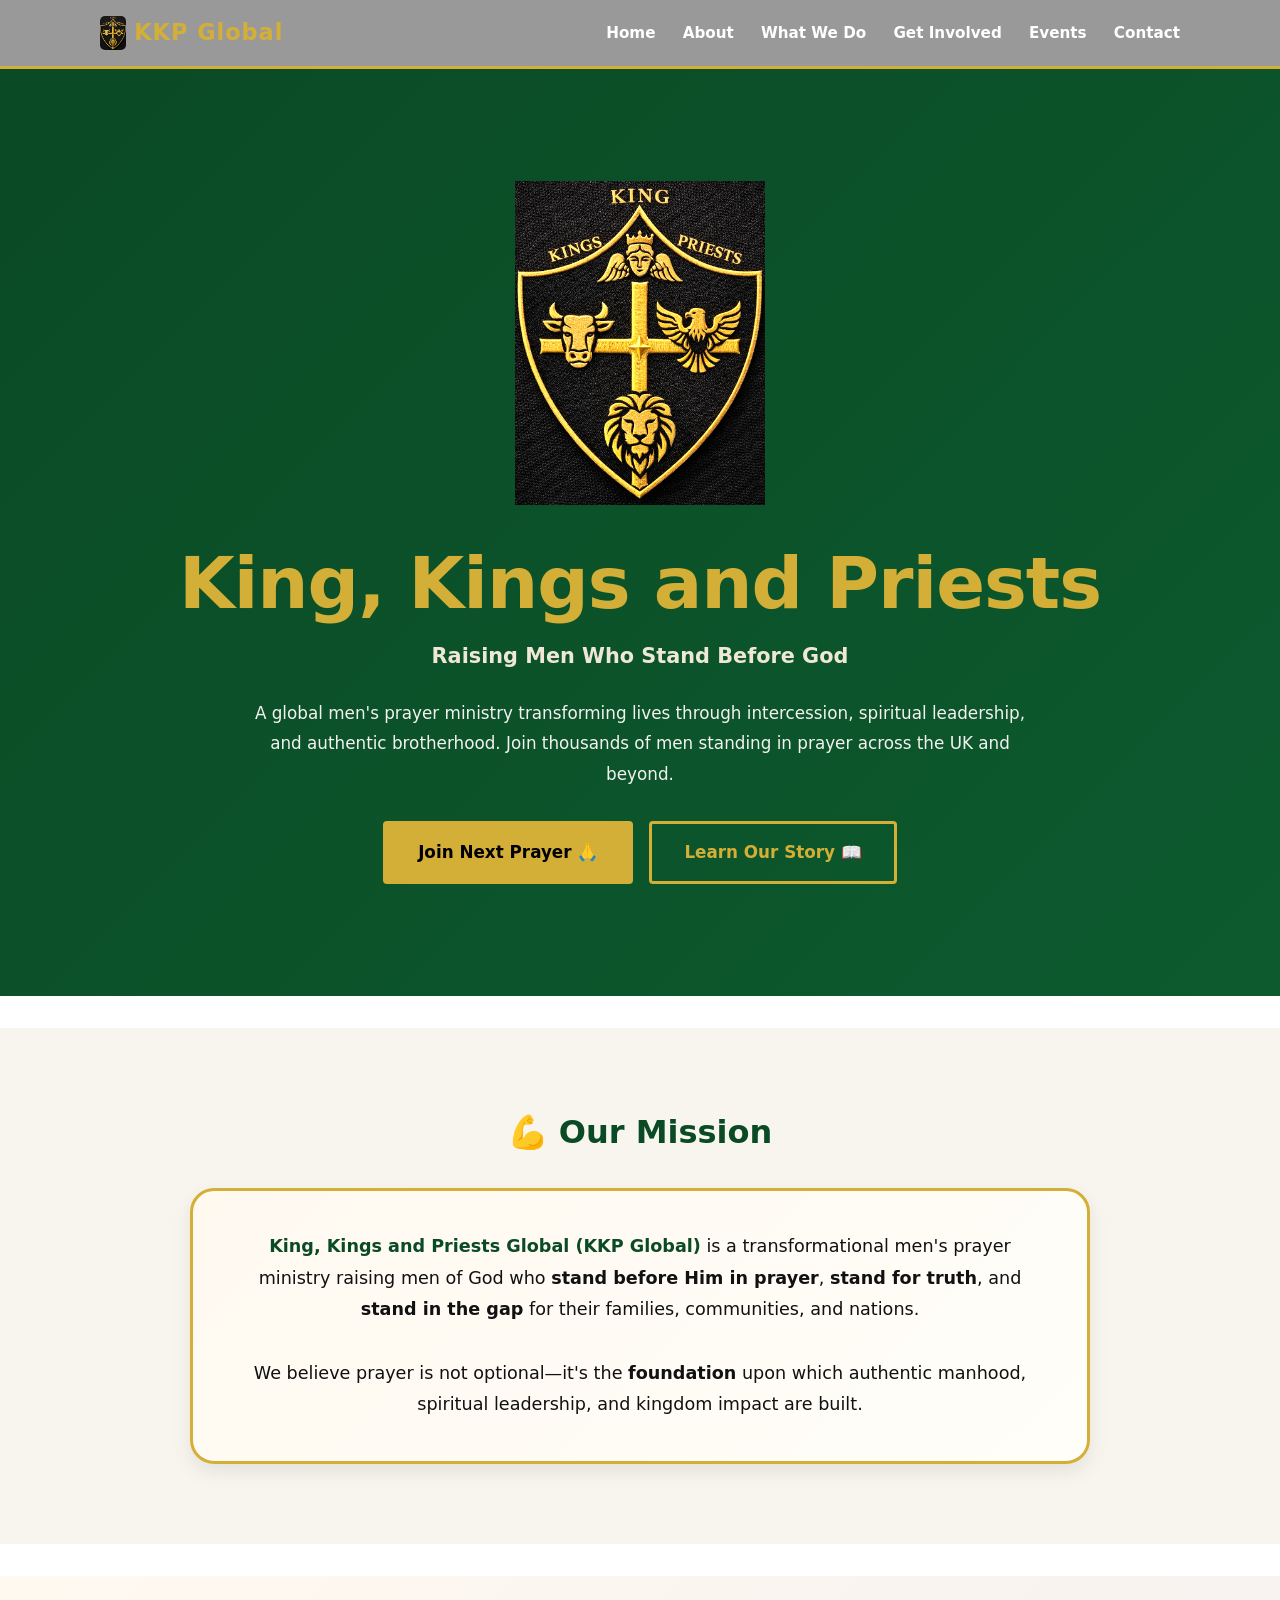
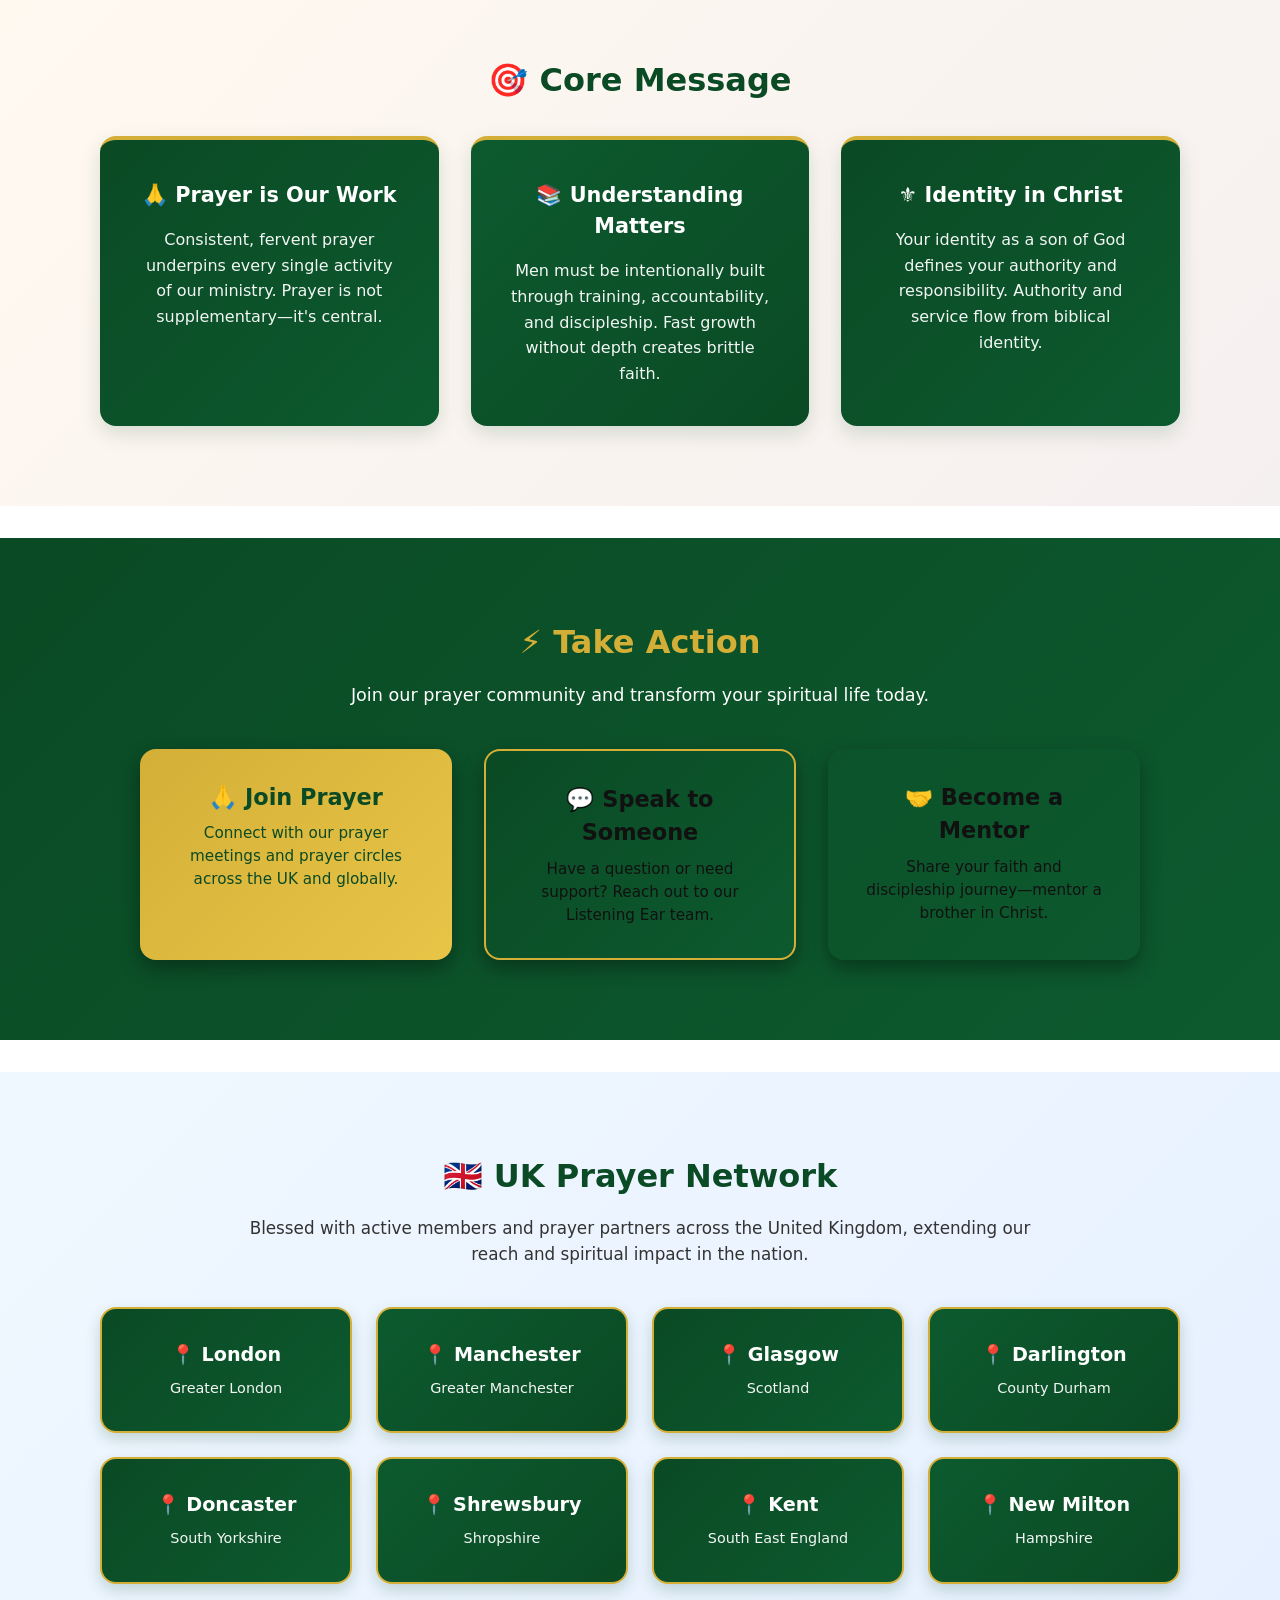
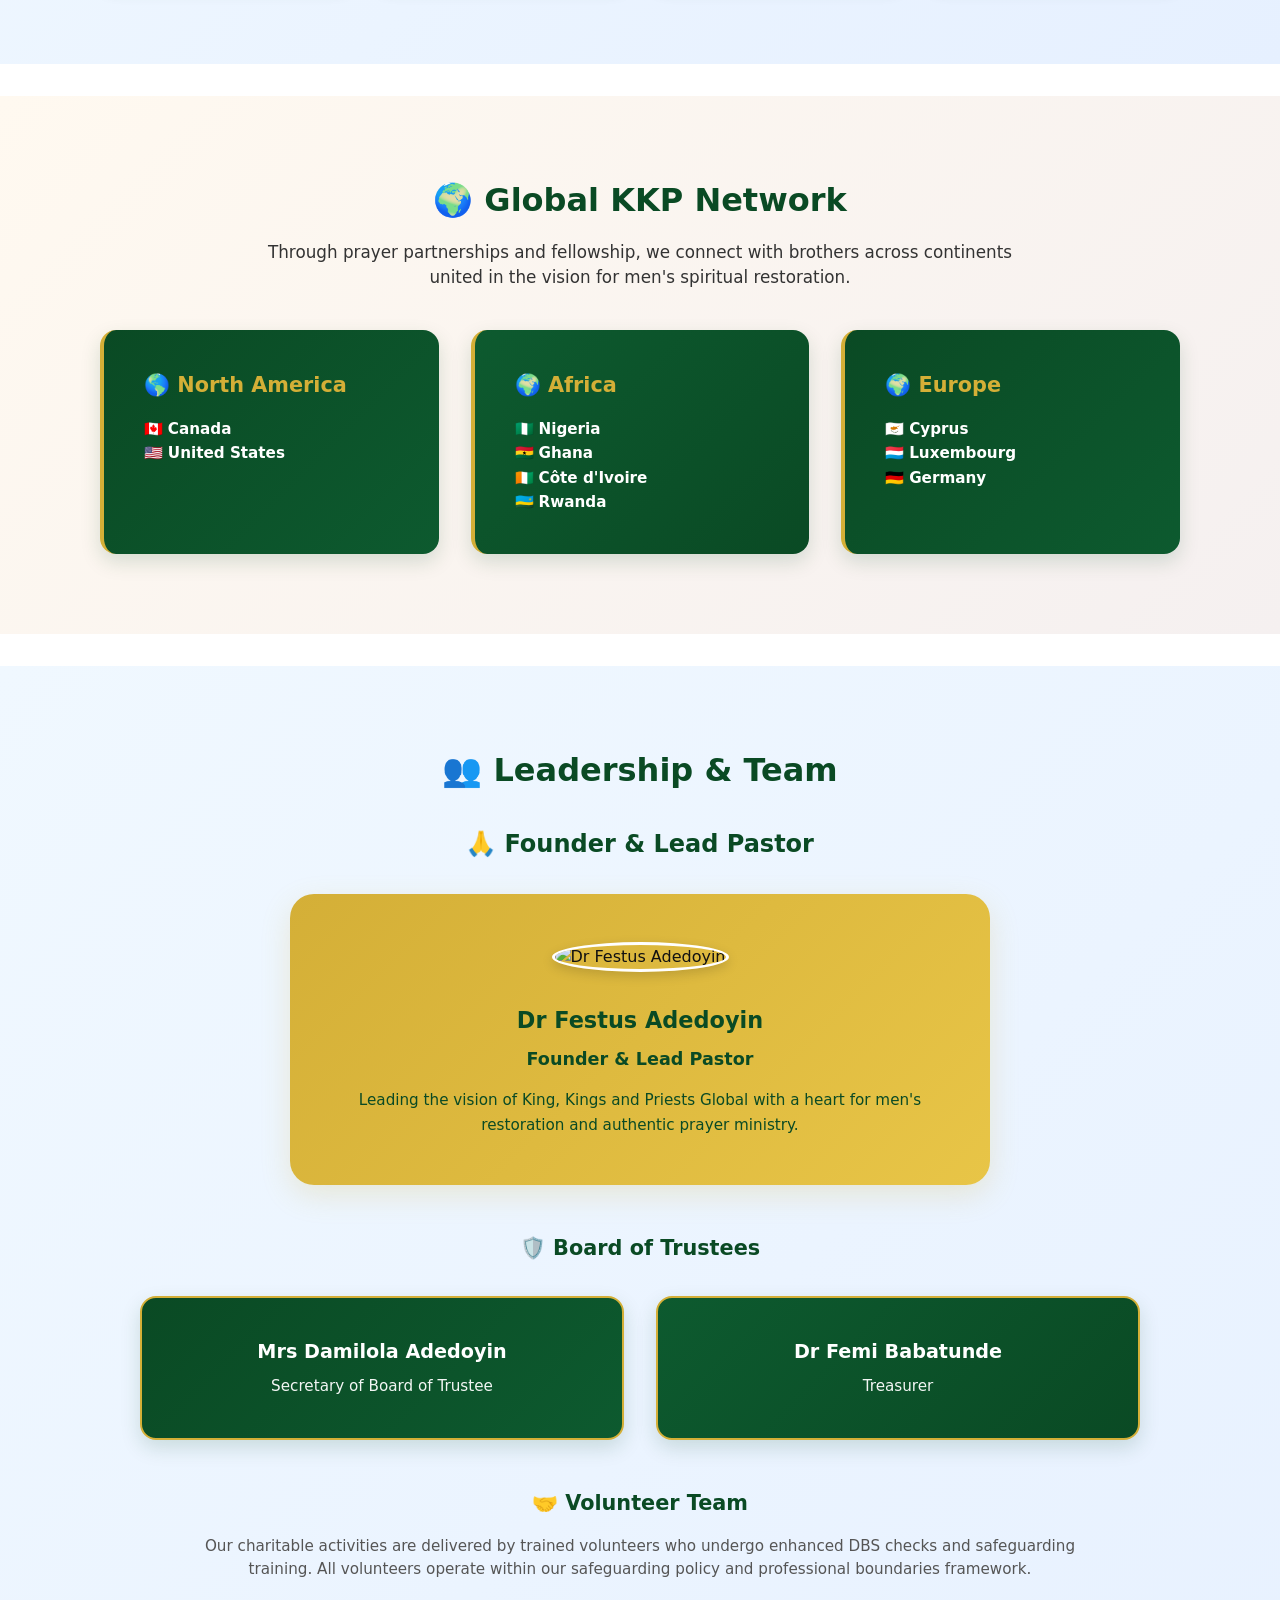
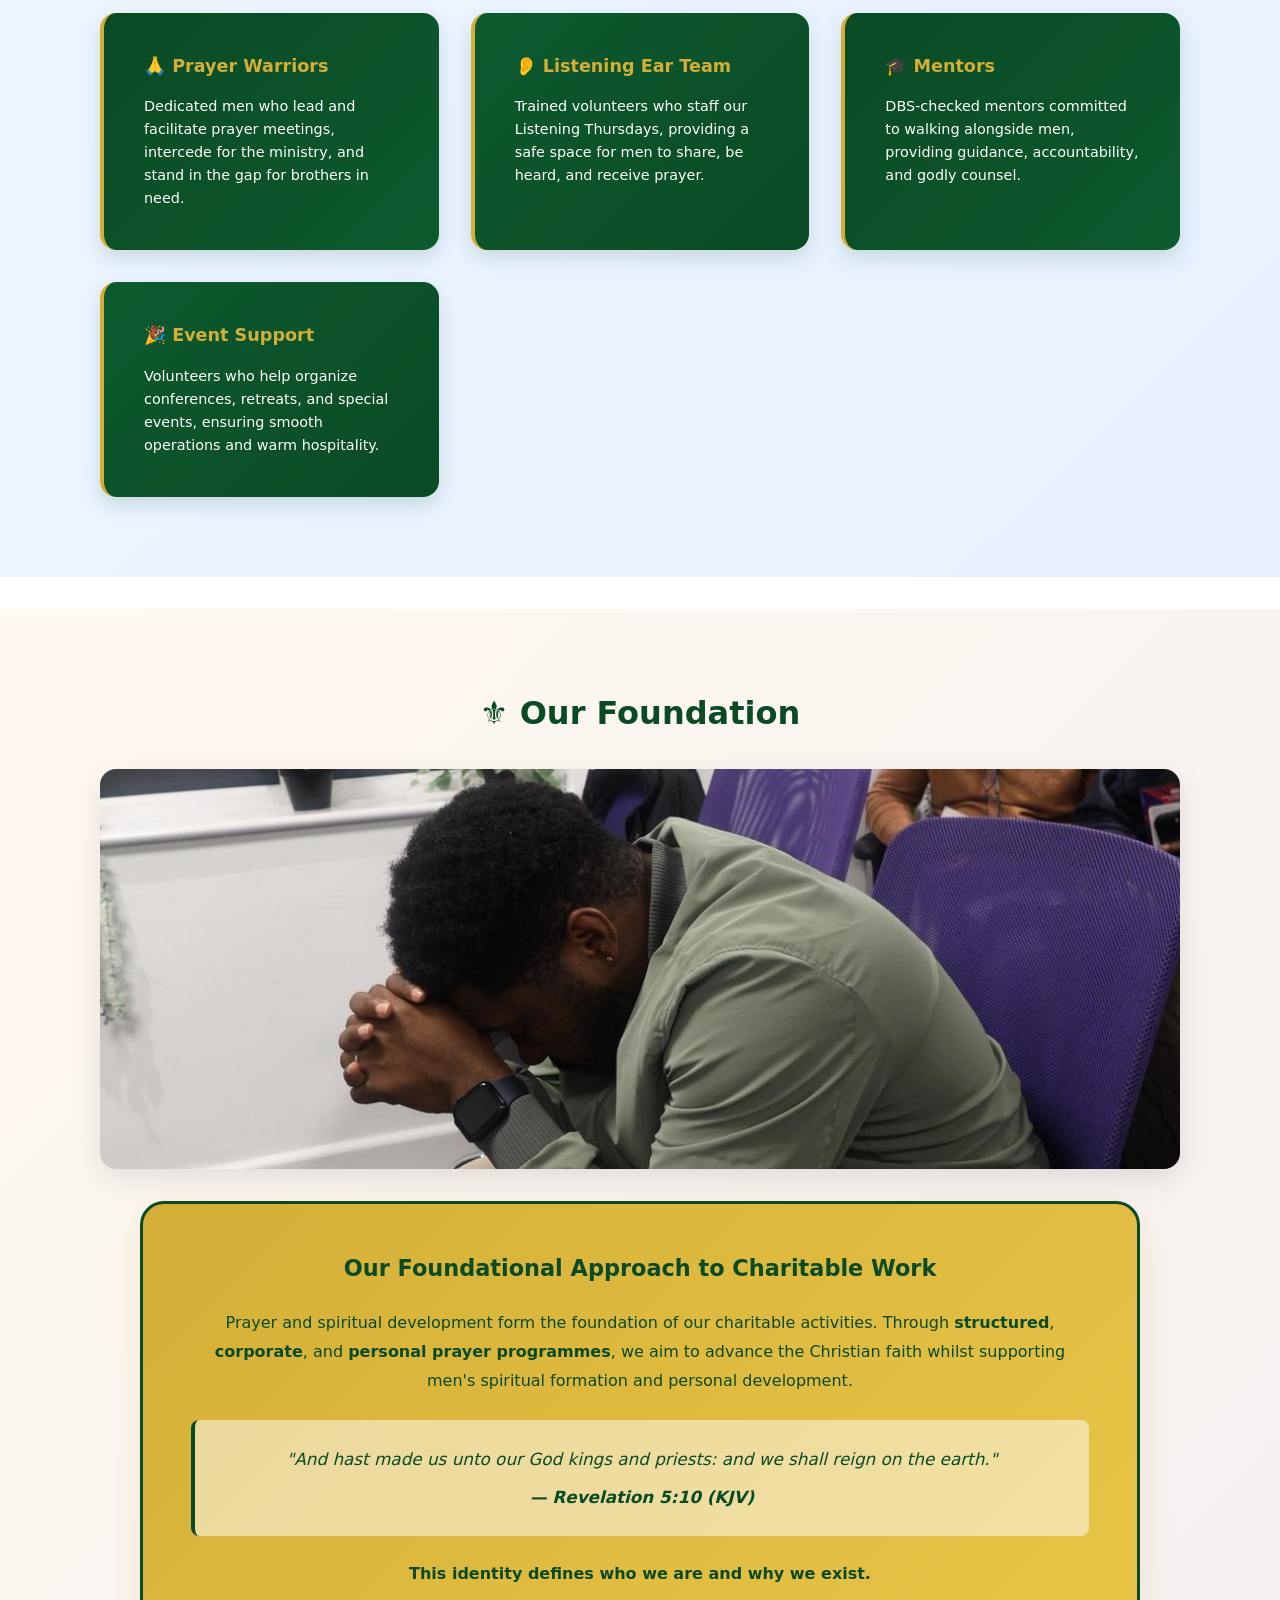
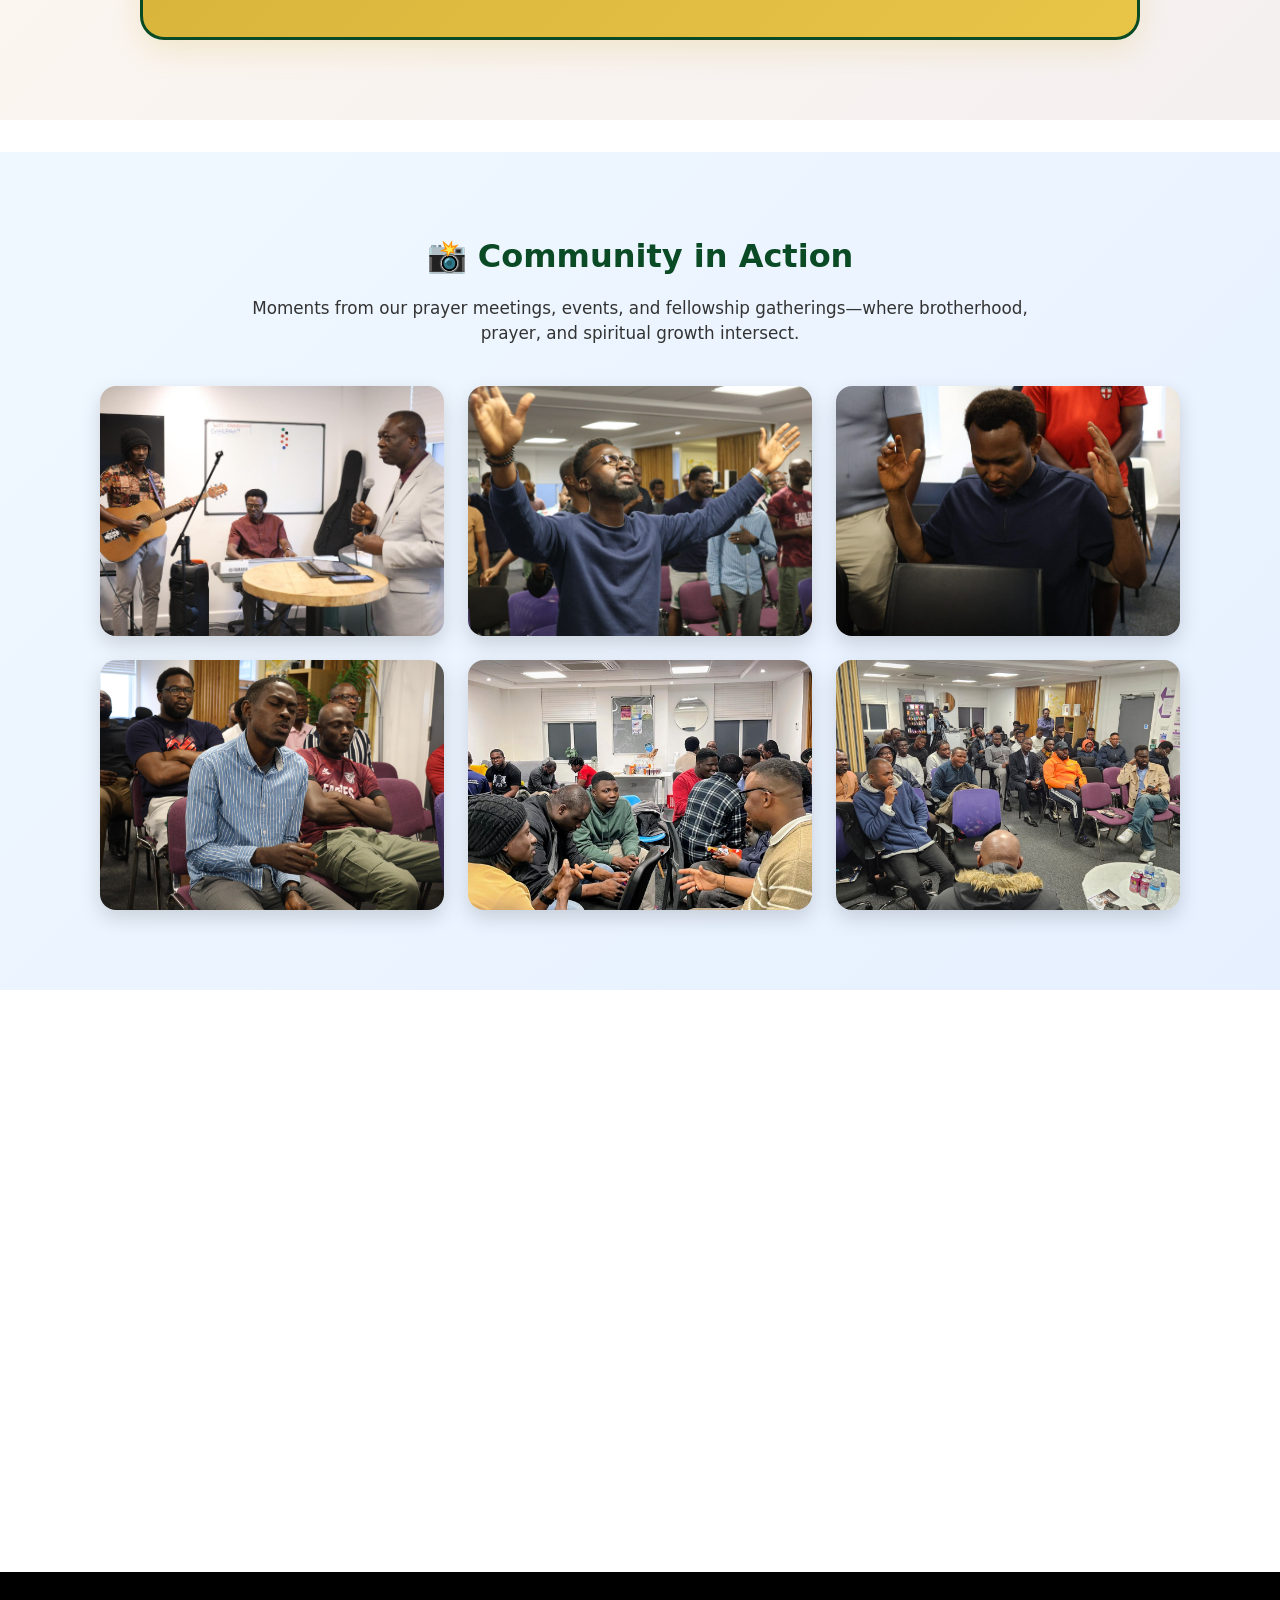
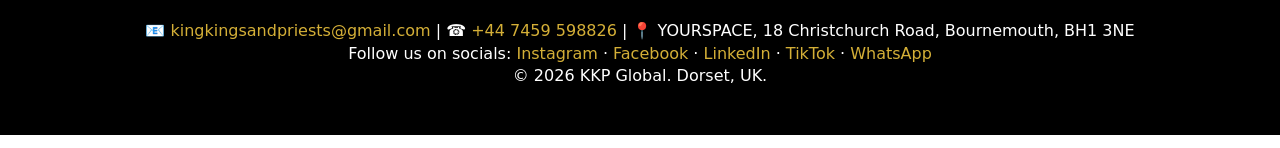
==== commit b5c0595b: "Refactor major inline style blocks into reusable CSS classes" ====
--- a/index.html
+++ b/index.html
@@ -26,26 +26,26 @@
   </header>
 
   <!-- HERO SECTION WITH LOGO -->
-  <section style="background:linear-gradient(135deg,#0a4a24,#0d5a2f);padding:5rem 0;text-align:center;color:#fff;">
+  <section class="section-hero">
     <div class="container">
-      <img src="images/logo updated.jpg" alt="KKP Global Logo" style="max-width:250px;height:auto;margin:0 auto 2rem;filter:brightness(1.1);" />
-      <h1 style="font-size:clamp(2.5rem,8vw,4.5rem);font-weight:900;margin:0 0 1rem;line-height:1.1;color:#d4af37;letter-spacing:-1px;">King, Kings and Priests</h1>
-      <p style="font-size:1.3rem;font-weight:600;max-width:750px;margin:0 auto 1.5rem;line-height:1.7;color:#f0e8d6;">Raising Men Who Stand Before God</p>
-      <p style="font-size:1.05rem;max-width:800px;margin:0 auto 2rem;line-height:1.8;color:#f3f2ef;">A global men's prayer ministry transforming lives through intercession, spiritual leadership, and authentic brotherhood. Join thousands of men standing in prayer across the UK and beyond.</p>
-      <div style="display:flex;gap:1rem;justify-content:center;flex-wrap:wrap;">
-        <a class="button" href="events.html" style="background:#d4af37;color:#000;border:3px solid #d4af37;font-weight:700;padding:1rem 2rem;font-size:1.05rem;">Join Next Prayer 🙏</a>
-        <a class="button" href="about.html" style="background:transparent;color:#d4af37;border:3px solid #d4af37;font-weight:700;padding:1rem 2rem;font-size:1.05rem;">Learn Our Story 📖</a>
+      <img class="hero-logo" src="images/logo updated.jpg" alt="KKP Global Logo" />
+      <h1 class="hero-title">King, Kings and Priests</h1>
+      <p class="hero-subtitle">Raising Men Who Stand Before God</p>
+      <p class="hero-desc">A global men's prayer ministry transforming lives through intercession, spiritual leadership, and authentic brotherhood. Join thousands of men standing in prayer across the UK and beyond.</p>
+      <div class="hero-actions">
+        <a class="button" href="events.html">Join Next Prayer 🙏</a>
+        <a class="button alt" href="about.html">Learn Our Story 📖</a>
       </div>
     </div>
   </section>
 
   <main>
     <!-- WHO WE ARE SECTION -->
-    <section style="background:#f8f5ef;padding:3rem 0;margin:2rem 0;">
+    <section class="section-mission">
       <div class="container">
         <h2 style="text-align:center;font-size:2rem;color:#0a4a24;font-weight:900;margin-bottom:2rem;">💪 Our Mission</h2>
-        <div style="background:linear-gradient(135deg,#fff9f0,#fffef9);border:3px solid #d4af37;border-radius:1.5rem;padding:2.5rem;box-shadow:0 8px 20px rgba(0,0,0,0.08);max-width:900px;margin:0 auto;">
-          <p style="font-size:1.1rem;line-height:1.8;color:#111;margin:0;text-align:center;">
+        <div class="box">
+          <p>
             <strong style="color:#0a4a24;">King, Kings and Priests Global (KKP Global)</strong> is a transformational men's prayer ministry raising men of God who <strong>stand before Him in prayer</strong>, <strong>stand for truth</strong>, and <strong>stand in the gap</strong> for their families, communities, and nations.<br><br>
             We believe prayer is not optional—it's the <strong>foundation</strong> upon which authentic manhood, spiritual leadership, and kingdom impact are built.
           </p>
@@ -55,21 +55,21 @@
 
 
     <!-- CORE MESSAGE SECTION -->
-    <section style="background:linear-gradient(135deg,#fff9f0,#f5f0f0);padding:3rem 0;margin:2rem 0;">
+    <section class="section-core-message">
       <div class="container">
         <h2 style="text-align:center;font-size:2rem;color:#0a4a24;font-weight:900;margin-bottom:2rem;">🎯 Core Message</h2>
-        <div style="display:grid;grid-template-columns:repeat(auto-fit,minmax(280px,1fr));gap:2rem;max-width:1200px;margin:0 auto;">
-          <div style="background:linear-gradient(135deg,#0a4a24,#0d5a2f);padding:2.5rem;border-radius:1rem;box-shadow:0 8px 20px rgba(10,74,36,0.15);color:white;text-align:center;border-top:4px solid #d4af37;">
-            <h3 style="font-size:1.3rem;margin-bottom:1rem;margin-top:0;">🙏 Prayer is Our Work</h3>
-            <p style="font-size:1rem;line-height:1.6;margin:0;opacity:0.95;">Consistent, fervent prayer underpins every single activity of our ministry. Prayer is not supplementary—it's central.</p>
-          </div>
-          <div style="background:linear-gradient(135deg,#0d5a2f,#0a4a24);padding:2.5rem;border-radius:1rem;box-shadow:0 8px 20px rgba(10,74,36,0.15);color:white;text-align:center;border-top:4px solid #d4af37;">
-            <h3 style="font-size:1.3rem;margin-bottom:1rem;margin-top:0;">📚 Understanding Matters</h3>
-            <p style="font-size:1rem;line-height:1.6;margin:0;opacity:0.95;">Men must be intentionally built through training, accountability, and discipleship. Fast growth without depth creates brittle faith.</p>
-          </div>
-          <div style="background:linear-gradient(135deg,#0a4a24,#0d5a2f);padding:2.5rem;border-radius:1rem;box-shadow:0 8px 20px rgba(10,74,36,0.15);color:white;text-align:center;border-top:4px solid #d4af37;">
-            <h3 style="font-size:1.3rem;margin-bottom:1rem;margin-top:0;">⚜️ Identity in Christ</h3>
-            <p style="font-size:1rem;line-height:1.6;margin:0;opacity:0.95;">Your identity as a son of God defines your authority and responsibility. Authority and service flow from biblical identity.</p>
+        <div class="cards">
+          <div class="core-card">
+            <h3>🙏 Prayer is Our Work</h3>
+            <p>Consistent, fervent prayer underpins every single activity of our ministry. Prayer is not supplementary—it's central.</p>
+          </div>
+          <div class="core-card alt">
+            <h3>📚 Understanding Matters</h3>
+            <p>Men must be intentionally built through training, accountability, and discipleship. Fast growth without depth creates brittle faith.</p>
+          </div>
+          <div class="core-card">
+            <h3>⚜️ Identity in Christ</h3>
+            <p>Your identity as a son of God defines your authority and responsibility. Authority and service flow from biblical identity.</p>
           </div>
         </div>
       </div>
@@ -78,22 +78,22 @@
 
 
     <!-- QUICK ACTIONS SECTION -->
-    <section style="background:linear-gradient(135deg,#0a4a24,#0d5a2f);padding:3rem 0;margin:2rem 0;">
+    <section class="section-quick-actions">
       <div class="container">
         <h2 style="text-align:center;font-size:2rem;color:#d4af37;font-weight:900;margin-bottom:1rem;">⚡ Take Action</h2>
         <p style="text-align:center;font-size:1.1rem;color:white;margin-bottom:2.5rem;max-width:800px;margin-left:auto;margin-right:auto;">Join our prayer community and transform your spiritual life today.</p>
-        <div style="display:grid;grid-template-columns:repeat(auto-fit,minmax(250px,1fr));gap:2rem;max-width:1000px;margin:0 auto;">
-          <a href="#contact" style="background:linear-gradient(135deg,#d4af37,#e8c547);padding:2rem;border-radius:1rem;text-align:center;text-decoration:none;box-shadow:0 8px 20px rgba(212,175,55,0.3);transition:transform 0.3s,box-shadow 0.3s;cursor:pointer;" onmouseover="this.style.transform='translateY(-5px)';this.style.boxShadow='0 12px 28px rgba(212,175,55,0.4)'" onmouseout="this.style.transform='translateY(0)';this.style.boxShadow='0 8px 20px rgba(212,175,55,0.3)'">
-            <h3 style="font-size:1.4rem;color:#0a4a24;margin:0 0 0.5rem 0;">🙏 Join Prayer</h3>
-            <p style="color:#0a4a24;margin:0;font-size:0.95rem;">Connect with our prayer meetings and prayer circles across the UK and globally.</p>
+        <div class="quick-cta">
+          <a class="quick-card gold" href="#contact" role="button">
+            <h3>🙏 Join Prayer</h3>
+            <p>Connect with our prayer meetings and prayer circles across the UK and globally.</p>
           </a>
-          <a href="contact.html" style="background:linear-gradient(135deg,#0a4a24,#0d5a2f);padding:2rem;border-radius:1rem;text-align:center;text-decoration:none;box-shadow:0 8px 20px rgba(10,74,36,0.3);transition:transform 0.3s,box-shadow 0.3s;cursor:pointer;color:white;border:2px solid #d4af37;" onmouseover="this.style.transform='translateY(-5px)';this.style.boxShadow='0 12px 28px rgba(10,74,36,0.4)'" onmouseout="this.style.transform='translateY(0)';this.style.boxShadow='0 8px 20px rgba(10,74,36,0.3)'">
-            <h3 style="font-size:1.4rem;color:#d4af37;margin:0 0 0.5rem 0;">💬 Speak to Someone</h3>
-            <p style="color:white;margin:0;font-size:0.95rem;">Have a question or need support? Reach out to our Listening Ear team.</p>
+          <a class="quick-card alt" href="contact.html" role="button">
+            <h3>💬 Speak to Someone</h3>
+            <p>Have a question or need support? Reach out to our Listening Ear team.</p>
           </a>
-          <a href="get-involved.html" style="background:linear-gradient(135deg,#0d5a2f,#0a4a24);padding:2rem;border-radius:1rem;text-align:center;text-decoration:none;box-shadow:0 8px 20px rgba(10,74,36,0.3);transition:transform 0.3s,box-shadow 0.3s;cursor:pointer;color:white;border:2px solid #d4af37;" onmouseover="this.style.transform='translateY(-5px)';this.style.boxShadow='0 12px 28px rgba(10,74,36,0.4)'" onmouseout="this.style.transform='translateY(0)';this.style.boxShadow='0 8px 20px rgba(10,74,36,0.3)'">
-            <h3 style="font-size:1.4rem;color:white;margin:0 0 0.5rem 0;">🤝 Become a Mentor</h3>
-            <p style="color:white;margin:0;font-size:0.95rem;">Share your faith and discipleship journey—mentor a brother in Christ.</p>
+          <a class="quick-card" href="get-involved.html" role="button">
+            <h3>🤝 Become a Mentor</h3>
+            <p>Share your faith and discipleship journey—mentor a brother in Christ.</p>
           </a>
         </div>
       </div>
@@ -295,7 +295,7 @@
         <div style="background:linear-gradient(135deg,#0a4a24,#0d5a2f);padding:2.5rem;border-radius:1rem;box-shadow:0 8px 20px rgba(10,74,36,0.2);text-align:center;border:2px solid #d4af37;">
           <h3 style="font-size:1.3rem;color:#d4af37;margin:0 0 1rem 0;">👍 Facebook</h3>
           <p style="color:white;margin:0 0 1.5rem 0;font-size:0.95rem;line-height:1.6;">Join our Facebook community for events, testimonies, and fellowship.</p>
-          <a href="https://www.facebook.com/kkp_ministry" target="_blank" rel="noopener" style="background:#d4af37;color:#0a4a24;padding:0.8rem 1.5rem;border-radius:0.5rem;text-decoration:none;font-weight:700;display:inline-block;transition:transform 0.3s,box-shadow 0.3s;" onmouseover="this.style.transform='scale(1.05)';this.style.boxShadow='0 5px 15px rgba(0,0,0,0.2)'" onmouseout="this.style.transform='scale(1)';this.style.boxShadow='none'">Like on Facebook</a>
+          <a href="https://www.facebook.com/share/1AiyfdDCg5/?mibextid=wwXIfr" target="_blank" rel="noopener" style="background:#d4af37;color:#0a4a24;padding:0.8rem 1.5rem;border-radius:0.5rem;text-decoration:none;font-weight:700;display:inline-block;transition:transform 0.3s,box-shadow 0.3s;" onmouseover="this.style.transform='scale(1.05)';this.style.boxShadow='0 5px 15px rgba(0,0,0,0.2)'" onmouseout="this.style.transform='scale(1)';this.style.boxShadow='none'">Like on Facebook</a>
         </div>
         <div style="background:linear-gradient(135deg,#0d5a2f,#0a4a24);padding:2.5rem;border-radius:1rem;box-shadow:0 8px 20px rgba(10,74,36,0.2);text-align:center;border:2px solid #d4af37;">
           <h3 style="font-size:1.3rem;color:#d4af37;margin:0 0 1rem 0;">𝕏 X (Twitter)</h3>
@@ -310,7 +310,7 @@
   <footer class="site-footer">
     <div class="container">
       <p>📧 <a href="mailto:kingkingsandpriests@gmail.com" class="footer-link">kingkingsandpriests@gmail.com</a> | ☎️ <a href="tel:+447459598826" class="footer-link">+44 7459 598826</a> | 📍 YOURSPACE, 18 Christchurch Road, Bournemouth, BH1 3NE</p>
-      <p>Follow us on socials: <a href="https://www.instagram.com/kkp_ministry" target="_blank" rel="noopener" rel="noopener" class="footer-link">Instagram</a> · <a href="https://www.facebook.com/kkp_ministry" target="_blank" rel="noopener" rel="noopener" class="footer-link">Facebook</a> · <a href="https://www.linkedin.com/company/kkpglobal" target="_blank" rel="noopener" rel="noopener" class="footer-link">LinkedIn</a> · <a href="https://www.tiktok.com/@kkp_ministry" target="_blank" rel="noopener" rel="noopener" class="footer-link">TikTok</a> · <a href="https://wa.me/447459598826" target="_blank" rel="noopener" rel="noopener" class="footer-link">WhatsApp</a></p>
+      <p>Follow us on socials: <a href="https://www.instagram.com/kkp_ministry" target="_blank" rel="noopener" rel="noopener" class="footer-link">Instagram</a> · <a href="https://www.facebook.com/share/1AiyfdDCg5/?mibextid=wwXIfr" target="_blank" rel="noopener" rel="noopener" class="footer-link">Facebook</a> · <a href="https://www.linkedin.com/company/kkpglobal" target="_blank" rel="noopener" rel="noopener" class="footer-link">LinkedIn</a> · <a href="https://www.tiktok.com/@kkp_ministry" target="_blank" rel="noopener" rel="noopener" class="footer-link">TikTok</a> · <a href="https://wa.me/447459598826" target="_blank" rel="noopener" rel="noopener" class="footer-link">WhatsApp</a></p>
       <p>&copy; 2026 KKP Global. Dorset, UK.</p>
     </div>
   </footer>
--- a/style.css
+++ b/style.css
@@ -42,16 +42,50 @@
 .contact-form label{display:flex;flex-direction:column;font-weight:700;color:#111}
 .contact-form input,.contact-form textarea{padding:0.7rem;border:1px solid #ccc;border-radius:0.3rem;margin-top:0.25rem}
 .contact-form button{width:max-content;min-width:180px;border:none;cursor:pointer}
+@media (max-width:1024px){
+  .container{padding:1.2rem 0}
+  .hero{padding:4.5rem 0}
+  .hero p{font-size:1.05rem;max-width:95%;}
+  .section-image{padding:0 0.5rem;}
+  .grid-3{gap:0.9rem}
+  .social-cards{grid-template-columns:repeat(auto-fit,minmax(220px,1fr));gap:0.85rem}
+  .contact-form{gap:0.9rem;}
+}
+
 @media (max-width:768px){
+  .site-header .container{flex-direction:column;align-items:flex-start;gap:0.7rem}
   .nav-toggle{display:block}
-  .main-nav{display:none!important}
-  .main-nav.open{display:flex!important}
-  .main-nav a{margin-left:0.4rem;display:block;padding:0.35rem 0}
-  .main-nav{justify-content:center}
-  .site-header .container{flex-direction:column;align-items:flex-start}
-  .hero{padding:4rem 0}
-  .hero h1{font-size:2rem}
-}.intro h2,.core-message h2,.quick-actions h2{margin-bottom:1rem;color:#000}
+  .main-nav{display:none!important;width:100%;margin-top:0.5rem;}
+  .main-nav.open{display:flex!important;flex-direction:column;gap:0.4rem;}
+  .main-nav a{margin-left:0;display:block;padding:0.6rem 0.5rem;border-radius:0.4rem;background:rgba(0,0,0,0.18);}
+
+  .hero{padding:3.5rem 0}
+  .hero h1{font-size:clamp(1.8rem,6vw,2.5rem)}
+  .hero p{font-size:1rem;max-width:92%;}
+  .hero .button{width:100%;min-width:220px;margin:0.4rem 0;}
+
+  .grid-3{grid-template-columns:1fr;gap:1rem}
+  .social-cards{grid-template-columns:1fr;gap:0.9rem}
+
+  .section-image img{height:auto}
+  .contact-form{max-width:100%;}
+  .contact-form button{width:100%;}
+  .site-footer{padding:1.3rem 0;}
+}
+
+@media (max-width:480px){
+  body{font-size:0.95rem;}
+  .brand{font-size:1.1rem}
+  .site-header{padding:0.5rem 0;}
+  .site-header.smaller{padding:0.3rem 0;}
+  .hero{padding:2.6rem 0;}
+  .hero p{font-size:0.95rem;}
+  .button{padding:0.75rem 1rem;font-size:0.95rem;}
+  .quote-card, .community-card, .card, .grid-3 article{padding:0.9rem;}
+  .team-member img, .section-image img{max-height:250px;object-fit:cover;}
+}
+
+.intro h2,.core-message h2,.quick-actions h2{margin-bottom:1rem;color:#000}
 .grid-3{display:grid;grid-template-columns:repeat(auto-fit,minmax(220px,1fr));gap:1rem}
 .grid-3 article,.card{background:#f8f5ef;border:1px solid #ddd;padding:1rem;border-radius:0.4rem}
 .card{display:flex;align-items:center;justify-content:center;height:6rem;color:#000;text-decoration:none;font-weight:700}
@@ -62,7 +96,7 @@
 .contact-form label{display:flex;flex-direction:column;font-weight:700;color:#111}
 .contact-form input,.contact-form textarea{padding:0.7rem;border:1px solid #ccc;border-radius:0.3rem;margin-top:0.25rem}
 .contact-form button{width:max-content;min-width:180px;border:none;cursor:pointer}
-@media (max-width:768px){.main-nav{display:none}.site-header .container{justify-content:space-between}.hero h1{font-size:1.6rem}}
+
 
 /* Team Section */
 .team-member img {
@@ -166,3 +200,33 @@
 div[style*="background:linear-gradient(135deg,#e74c3c"]:hover{transform:translateY(-4px);box-shadow:0 18px 40px rgba(231,76,60,0.3)!important}
 div[style*="background:linear-gradient(135deg,#27ae60"]:hover{transform:translateY(-4px);box-shadow:0 18px 40px rgba(39,174,96,0.3)!important}
 .social-card{border:3px solid #ddd}
+
+/* Reusable section classes */
+.section-hero{background:linear-gradient(135deg,#0a4a24,#0d5a2f);padding:5rem 0;text-align:center;color:#fff}
+.section-hero .hero-logo{max-width:250px;height:auto;margin:0 auto 2rem;filter:brightness(1.1)}
+.section-hero .hero-title{font-size:clamp(2.5rem,8vw,4.5rem);font-weight:900;margin:0 0 1rem;line-height:1.1;color:#d4af37;letter-spacing:-1px}
+.section-hero .hero-subtitle{font-size:1.3rem;font-weight:600;max-width:750px;margin:0 auto 1.5rem;line-height:1.7;color:#f0e8d6}
+.section-hero .hero-desc{font-size:1.05rem;max-width:800px;margin:0 auto 2rem;line-height:1.8;color:#f3f2ef}
+.section-hero .hero-actions{display:flex;gap:1rem;justify-content:center;flex-wrap:wrap}
+.section-hero .hero-actions .button{background:#d4af37;color:#000;border:3px solid #d4af37;font-weight:700;padding:1rem 2rem;font-size:1.05rem}
+.section-hero .hero-actions .button.alt{background:transparent;color:#d4af37}
+
+.section-mission{background:#f8f5ef;padding:3rem 0;margin:2rem 0}
+.section-mission .box{background:linear-gradient(135deg,#fff9f0,#fffef9);border:3px solid #d4af37;border-radius:1.5rem;padding:2.5rem;box-shadow:0 8px 20px rgba(0,0,0,0.08);max-width:900px;margin:0 auto}
+.section-mission .box p{font-size:1.1rem;line-height:1.8;color:#111;margin:0;text-align:center}
+
+.section-core-message{background:linear-gradient(135deg,#fff9f0,#f5f0f0);padding:3rem 0;margin:2rem 0}
+.section-core-message .cards{display:grid;grid-template-columns:repeat(auto-fit,minmax(280px,1fr));gap:2rem;max-width:1200px;margin:0 auto}
+.section-core-message .core-card{background:linear-gradient(135deg,#0a4a24,#0d5a2f);padding:2.5rem;border-radius:1rem;box-shadow:0 8px 20px rgba(10,74,36,0.15);color:white;text-align:center;border-top:4px solid #d4af37}
+.section-core-message .core-card.alt{background:linear-gradient(135deg,#0d5a2f,#0a4a24)}
+.section-core-message .core-card h3{font-size:1.3rem;margin:0 0 1rem 0}
+.section-core-message .core-card p{font-size:1rem;line-height:1.6;margin:0;opacity:0.95}
+
+.section-quick-actions{background:linear-gradient(135deg,#0a4a24,#0d5a2f);padding:3rem 0;margin:2rem 0}
+.section-quick-actions .quick-cta{max-width:1000px;margin:0 auto;display:grid;grid-template-columns:repeat(auto-fit,minmax(250px,1fr));gap:2rem}
+.section-quick-actions .quick-card{padding:2rem;border-radius:1rem;text-align:center;text-decoration:none;box-shadow:0 8px 20px rgba(0,0,0,0.35);transition:transform .3s,box-shadow .3s;cursor:pointer;color:inherit}
+.section-quick-actions .quick-card:hover{transform:translateY(-5px);box-shadow:0 12px 28px rgba(0,0,0,0.45)}
+.section-quick-actions .quick-card.alt{background:linear-gradient(135deg,#0a4a24,#0d5a2f);border:2px solid #d4af37}
+.section-quick-actions .quick-card.gold{background:linear-gradient(135deg,#d4af37,#e8c547);color:#0a4a24}
+.section-quick-actions .quick-card h3{font-size:1.4rem;margin:0 0 0.5rem 0}
+.section-quick-actions .quick-card p{margin:0;font-size:0.95rem}
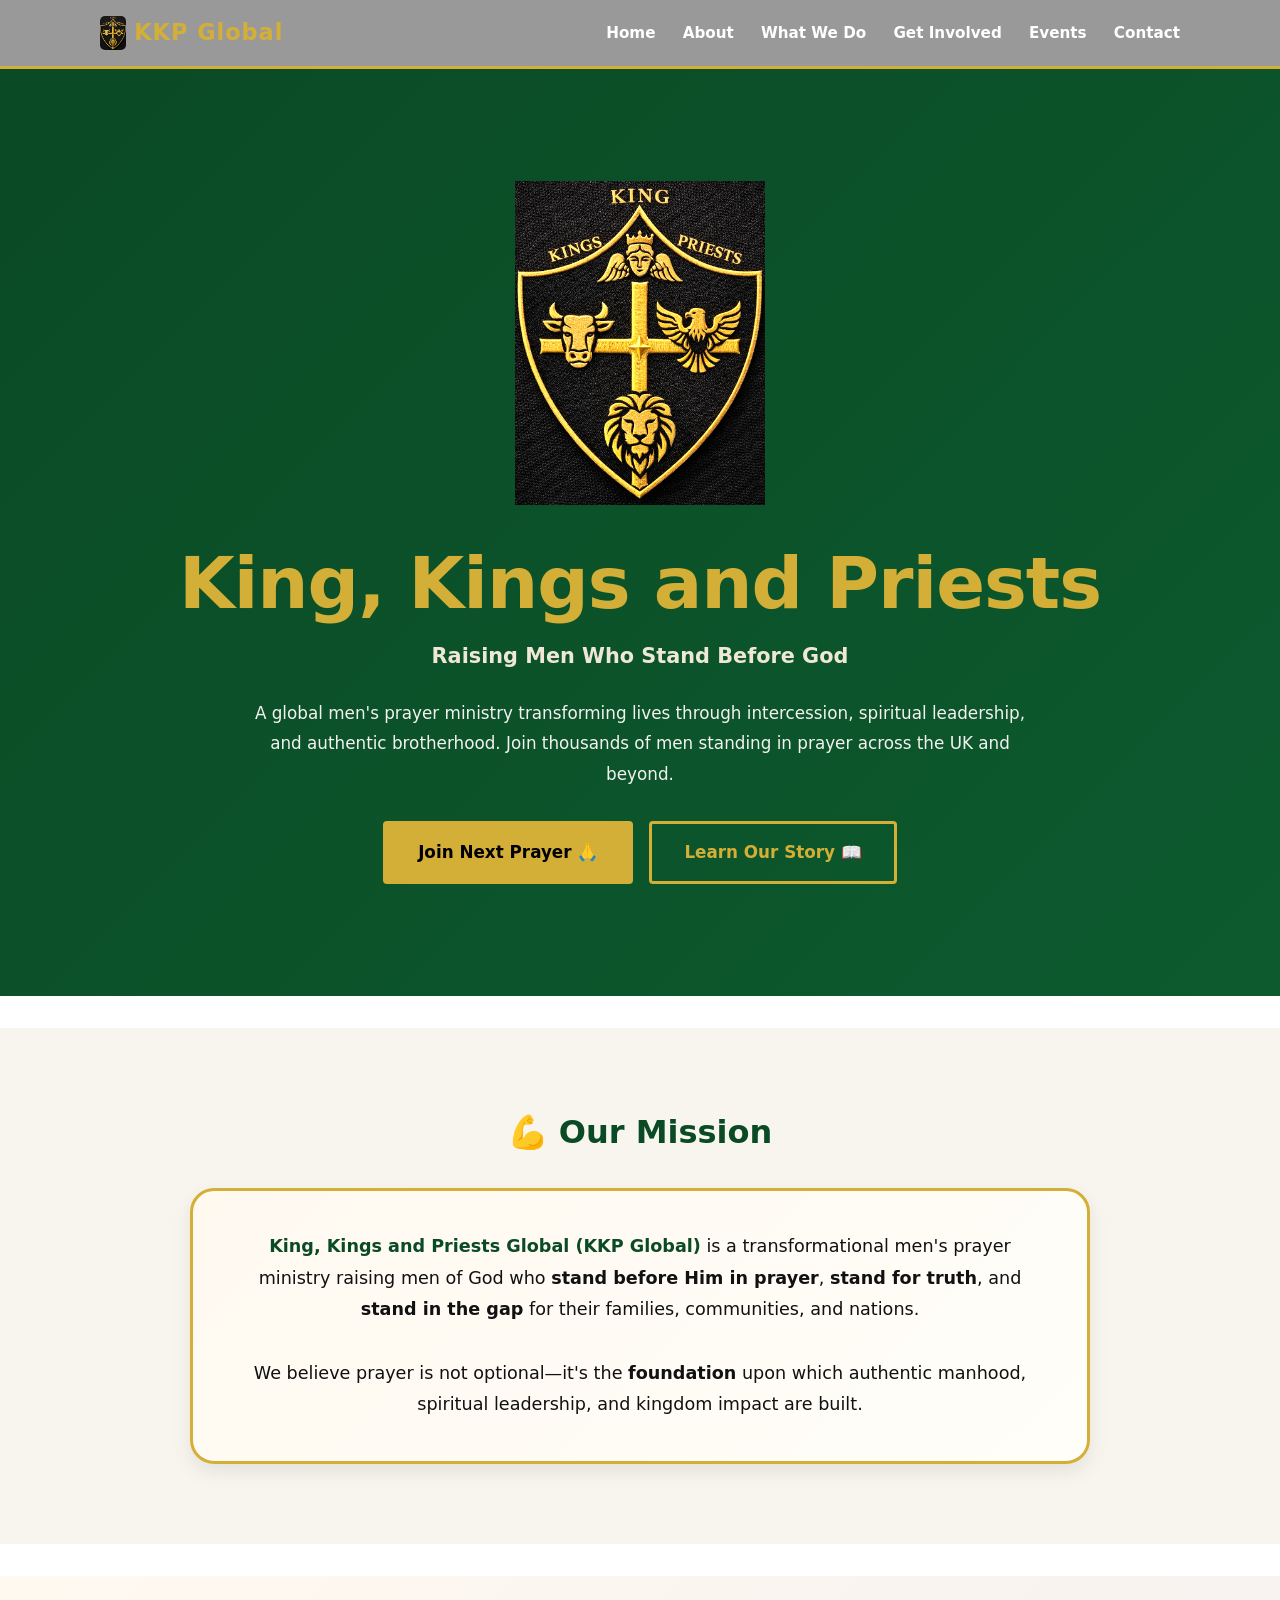
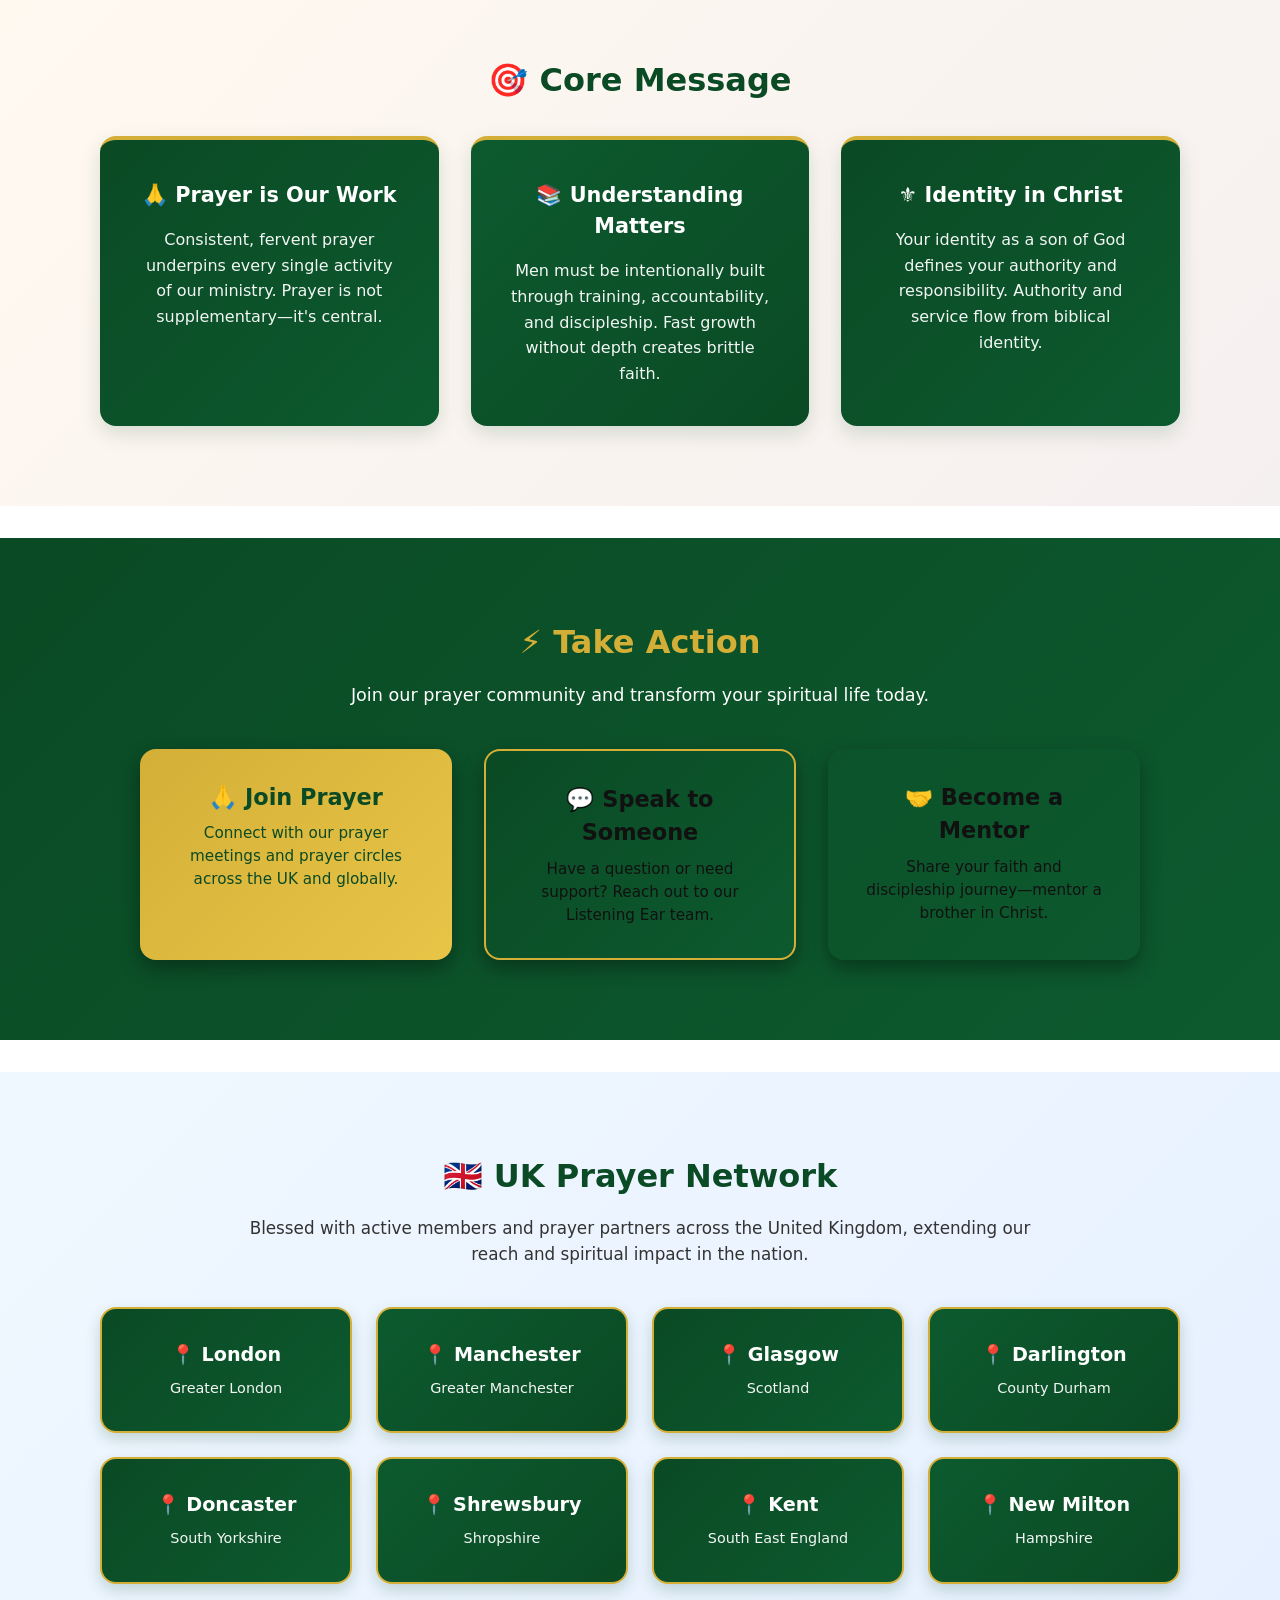
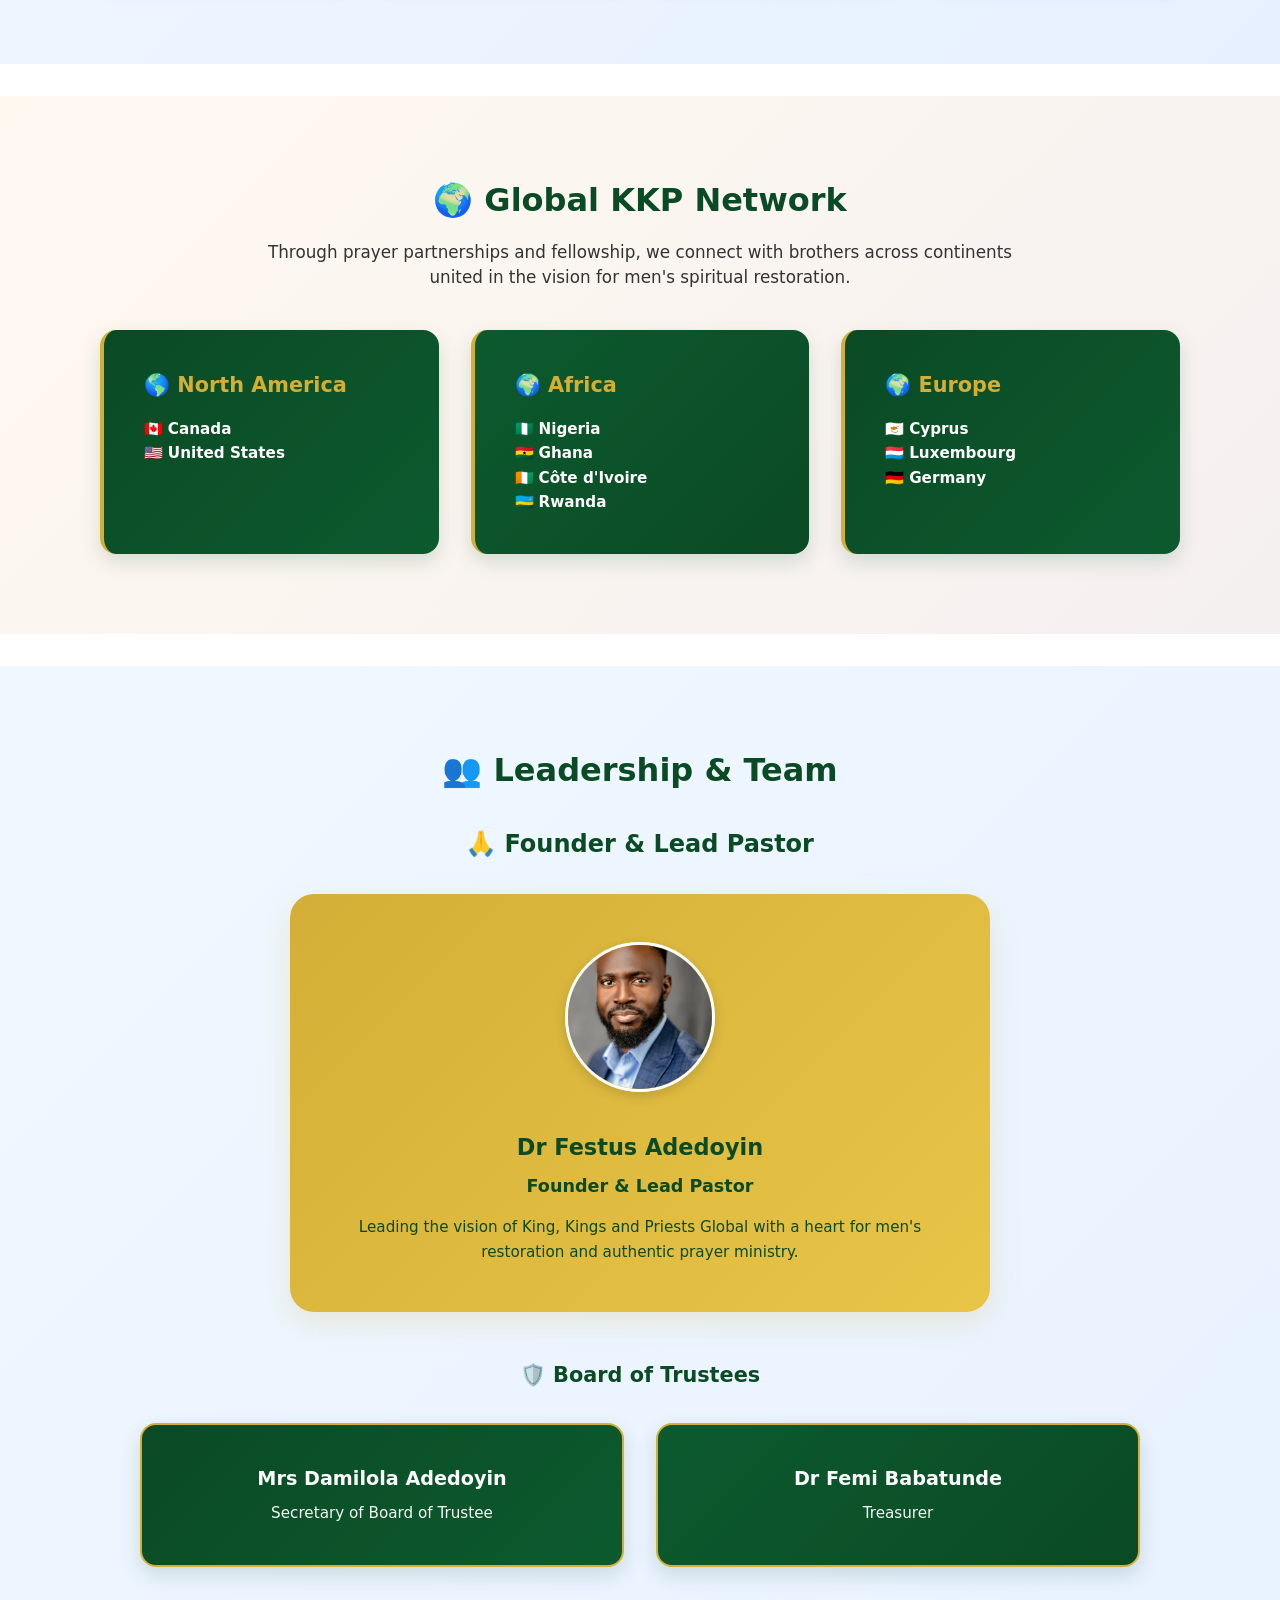
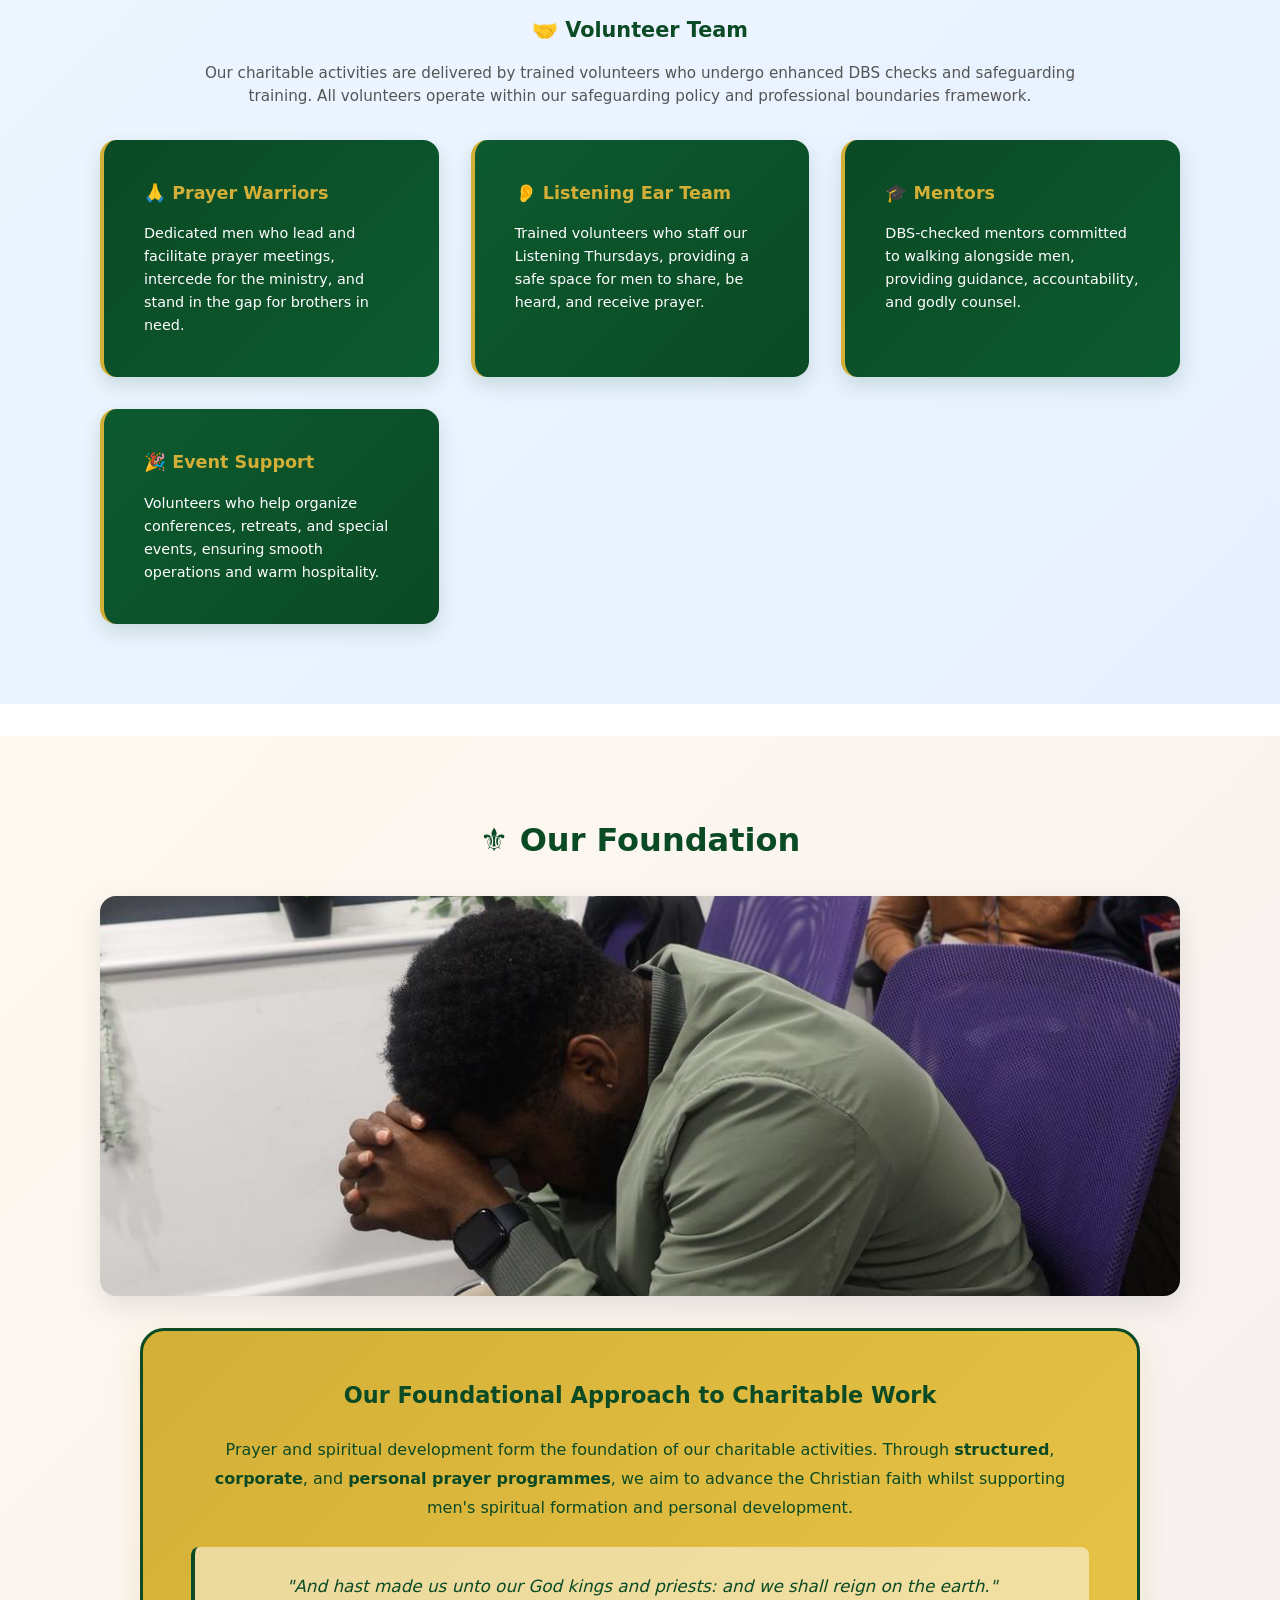
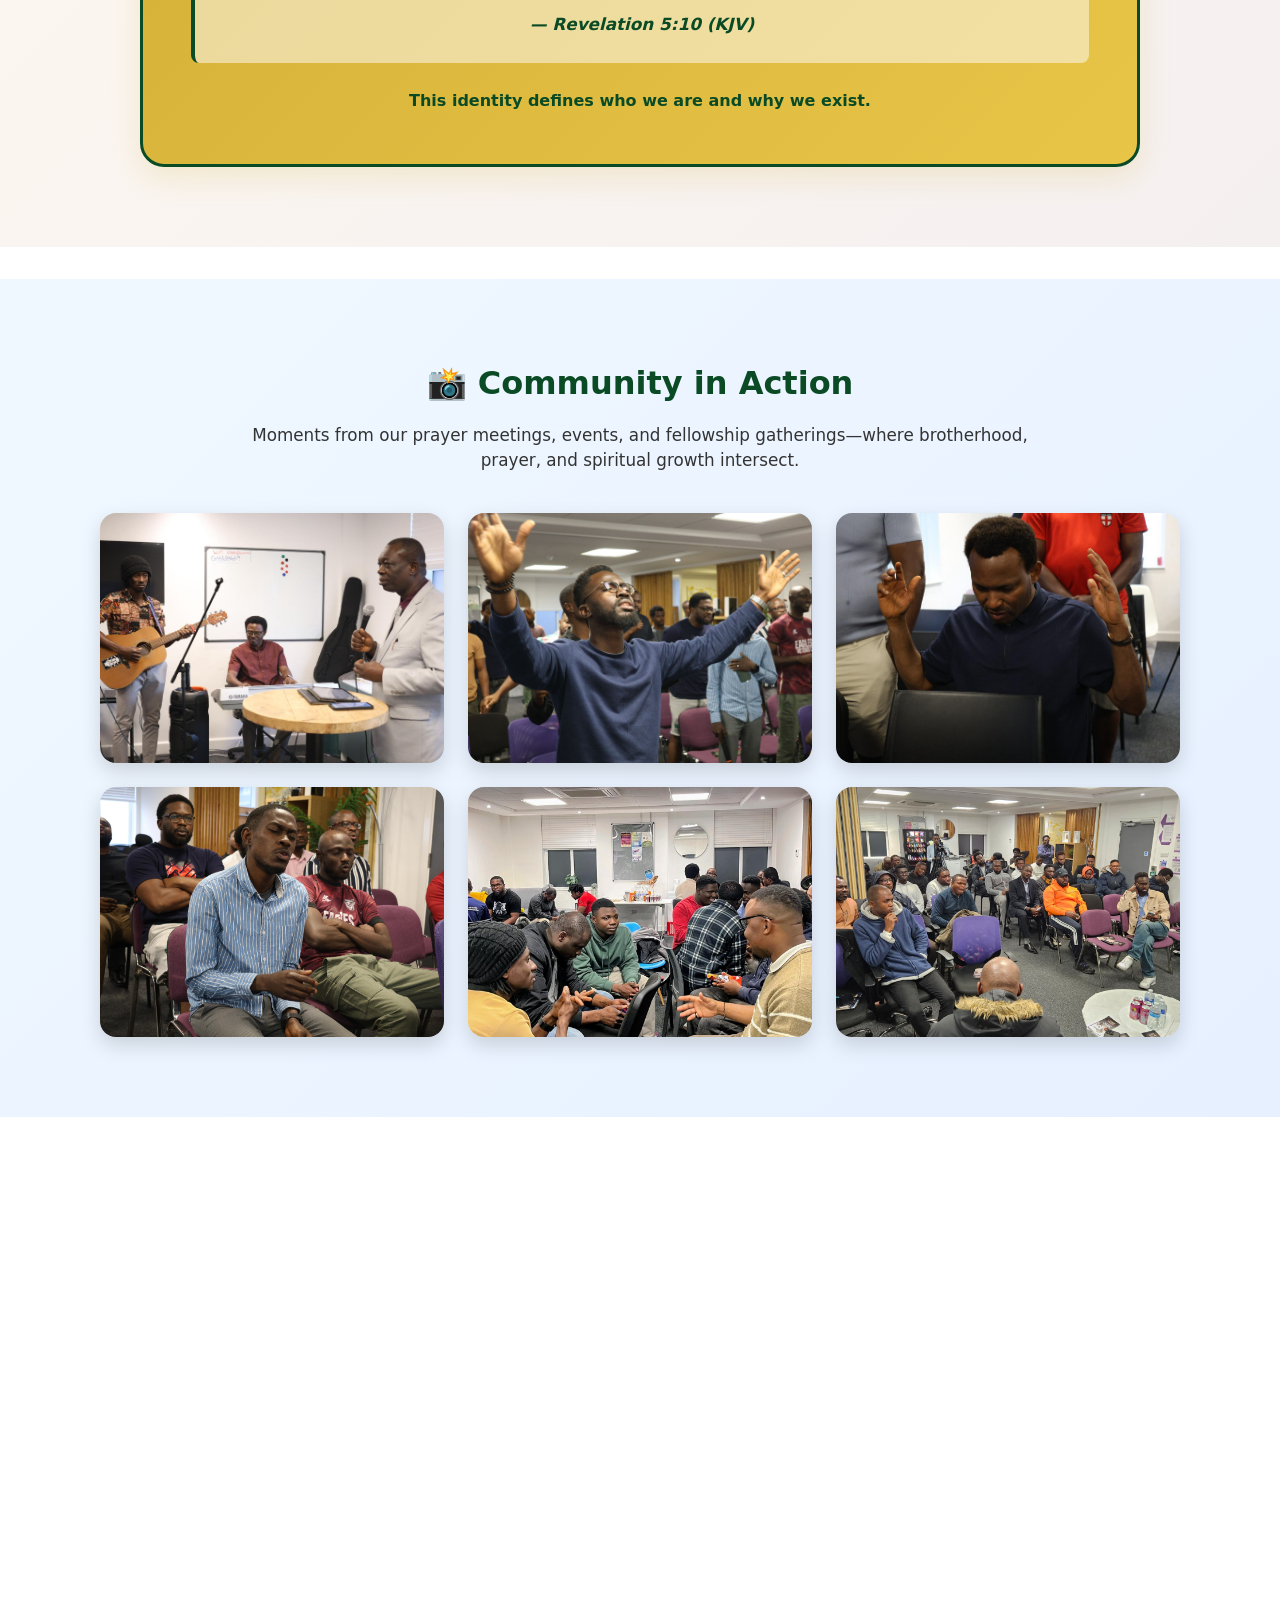
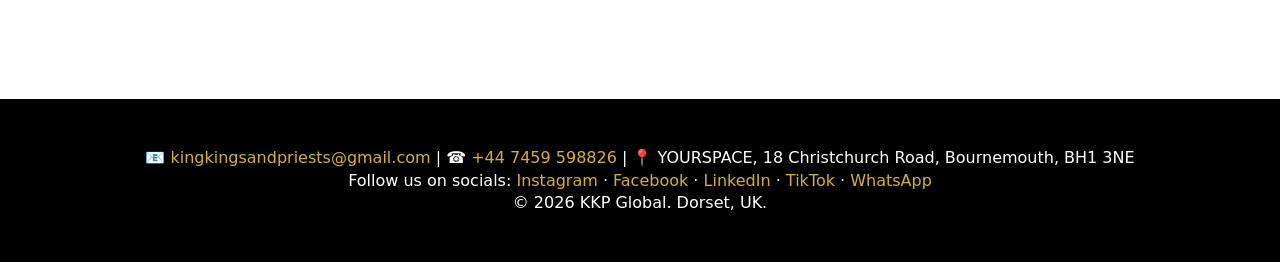
==== commit ccec75d4: "Fix profile photo filename case sensitivity" ====
--- a/index.html
+++ b/index.html
@@ -183,7 +183,7 @@
         
         <h3 style="text-align:center;font-size:1.5rem;color:#0a4a24;margin-bottom:2rem;font-weight:700;">🙏 Founder & Lead Pastor</h3>
         <div style="background:linear-gradient(135deg,#d4af37,#e8c547);padding:3rem;border-radius:1.5rem;box-shadow:0 10px 30px rgba(212,175,55,0.2);max-width:700px;margin:0 auto 3rem;text-align:center;">
-          <img src="images/profilephoto.jpg" alt="Dr Festus Adedoyin" style="width:150px;height:150px;border-radius:50%;object-fit:cover;margin-bottom:1.5rem;border:3px solid white;box-shadow:0 4px 12px rgba(0,0,0,0.15);">
+          <img src="images/profilephoto.JPG" alt="Dr Festus Adedoyin" style="width:150px;height:150px;border-radius:50%;object-fit:cover;margin-bottom:1.5rem;border:3px solid white;box-shadow:0 4px 12px rgba(0,0,0,0.15);">
           <h3 style="font-size:1.4rem;color:#0a4a24;margin:0.5rem 0;font-weight:900;">Dr Festus Adedoyin</h3>
           <p style="font-size:1.1rem;color:#0a4a24;margin:0.5rem 0;font-weight:700;">Founder & Lead Pastor</p>
           <p style="font-size:0.95rem;color:#0a4a24;margin:1rem 0 0;line-height:1.6;">Leading the vision of King, Kings and Priests Global with a heart for men's restoration and authentic prayer ministry.</p>
@@ -290,7 +290,7 @@
         <div style="background:linear-gradient(135deg,#d4af37,#e8c547);padding:2.5rem;border-radius:1rem;box-shadow:0 8px 20px rgba(212,175,55,0.2);text-align:center;">
           <h3 style="font-size:1.3rem;color:#0a4a24;margin:0 0 1rem 0;">📱 Instagram</h3>
           <p style="color:#0a4a24;margin:0 0 1.5rem 0;font-size:0.95rem;line-height:1.6;">Follow us @kkp_ministry for daily inspiration, prayer updates, and community moments.</p>
-          <a href="https://www.instagram.com/kkp_ministry" target="_blank" rel="noopener" style="background:#0a4a24;color:#d4af37;padding:0.8rem 1.5rem;border-radius:0.5rem;text-decoration:none;font-weight:700;display:inline-block;transition:transform 0.3s,box-shadow 0.3s;" onmouseover="this.style.transform='scale(1.05)';this.style.boxShadow='0 5px 15px rgba(0,0,0,0.2)'" onmouseout="this.style.transform='scale(1)';this.style.boxShadow='none'">Follow on Instagram</a>
+          <a href="https://www.instagram.com/kkpglobal.uk?igsh=dHVoM2MzcHpvZmkw&utm_source=qr" target="_blank" rel="noopener" style="background:#0a4a24;color:#d4af37;padding:0.8rem 1.5rem;border-radius:0.5rem;text-decoration:none;font-weight:700;display:inline-block;transition:transform 0.3s,box-shadow 0.3s;" onmouseover="this.style.transform='scale(1.05)';this.style.boxShadow='0 5px 15px rgba(0,0,0,0.2)'" onmouseout="this.style.transform='scale(1)';this.style.boxShadow='none'">Follow on Instagram</a>
         </div>
         <div style="background:linear-gradient(135deg,#0a4a24,#0d5a2f);padding:2.5rem;border-radius:1rem;box-shadow:0 8px 20px rgba(10,74,36,0.2);text-align:center;border:2px solid #d4af37;">
           <h3 style="font-size:1.3rem;color:#d4af37;margin:0 0 1rem 0;">👍 Facebook</h3>
@@ -310,7 +310,7 @@
   <footer class="site-footer">
     <div class="container">
       <p>📧 <a href="mailto:kingkingsandpriests@gmail.com" class="footer-link">kingkingsandpriests@gmail.com</a> | ☎️ <a href="tel:+447459598826" class="footer-link">+44 7459 598826</a> | 📍 YOURSPACE, 18 Christchurch Road, Bournemouth, BH1 3NE</p>
-      <p>Follow us on socials: <a href="https://www.instagram.com/kkp_ministry" target="_blank" rel="noopener" rel="noopener" class="footer-link">Instagram</a> · <a href="https://www.facebook.com/share/1AiyfdDCg5/?mibextid=wwXIfr" target="_blank" rel="noopener" rel="noopener" class="footer-link">Facebook</a> · <a href="https://www.linkedin.com/company/kkpglobal" target="_blank" rel="noopener" rel="noopener" class="footer-link">LinkedIn</a> · <a href="https://www.tiktok.com/@kkp_ministry" target="_blank" rel="noopener" rel="noopener" class="footer-link">TikTok</a> · <a href="https://wa.me/447459598826" target="_blank" rel="noopener" rel="noopener" class="footer-link">WhatsApp</a></p>
+      <p>Follow us on socials: <a href="https://www.instagram.com/kkpglobal.uk?igsh=dHVoM2MzcHpvZmkw&utm_source=qr" target="_blank" rel="noopener" rel="noopener" class="footer-link">Instagram</a> · <a href="https://www.facebook.com/share/1AiyfdDCg5/?mibextid=wwXIfr" target="_blank" rel="noopener" rel="noopener" class="footer-link">Facebook</a> · <a href="https://www.linkedin.com/company/kkpglobal" target="_blank" rel="noopener" rel="noopener" class="footer-link">LinkedIn</a> · <a href="https://www.tiktok.com/@kkp_ministry" target="_blank" rel="noopener" rel="noopener" class="footer-link">TikTok</a> · <a href="https://wa.me/447459598826" target="_blank" rel="noopener" rel="noopener" class="footer-link">WhatsApp</a></p>
       <p>&copy; 2026 KKP Global. Dorset, UK.</p>
     </div>
   </footer>
--- a/style.css
+++ b/style.css
@@ -200,7 +200,9 @@
 div[style*="background:linear-gradient(135deg,#e74c3c"]:hover{transform:translateY(-4px);box-shadow:0 18px 40px rgba(231,76,60,0.3)!important}
 div[style*="background:linear-gradient(135deg,#27ae60"]:hover{transform:translateY(-4px);box-shadow:0 18px 40px rgba(39,174,96,0.3)!important}
 .social-card{border:3px solid #ddd}
-
+.section-events{background:linear-gradient(135deg,#d4af37,#0a4a24);padding:4rem 0;min-height:50vh;text-align:center;color:#fff}
+.section-events .hero-title{color:#fff;text-shadow:0px 4px 16px rgba(0,0,0,0.5);font-size:clamp(2.5rem,6vw,3.5rem);margin-bottom:1rem;font-weight:900}
+.section-events .hero-desc{color:#fff;font-size:1.15rem;max-width:650px;margin:0 auto;line-height:1.7;font-weight:500}
 /* Reusable section classes */
 .section-hero{background:linear-gradient(135deg,#0a4a24,#0d5a2f);padding:5rem 0;text-align:center;color:#fff}
 .section-hero .hero-logo{max-width:250px;height:auto;margin:0 auto 2rem;filter:brightness(1.1)}
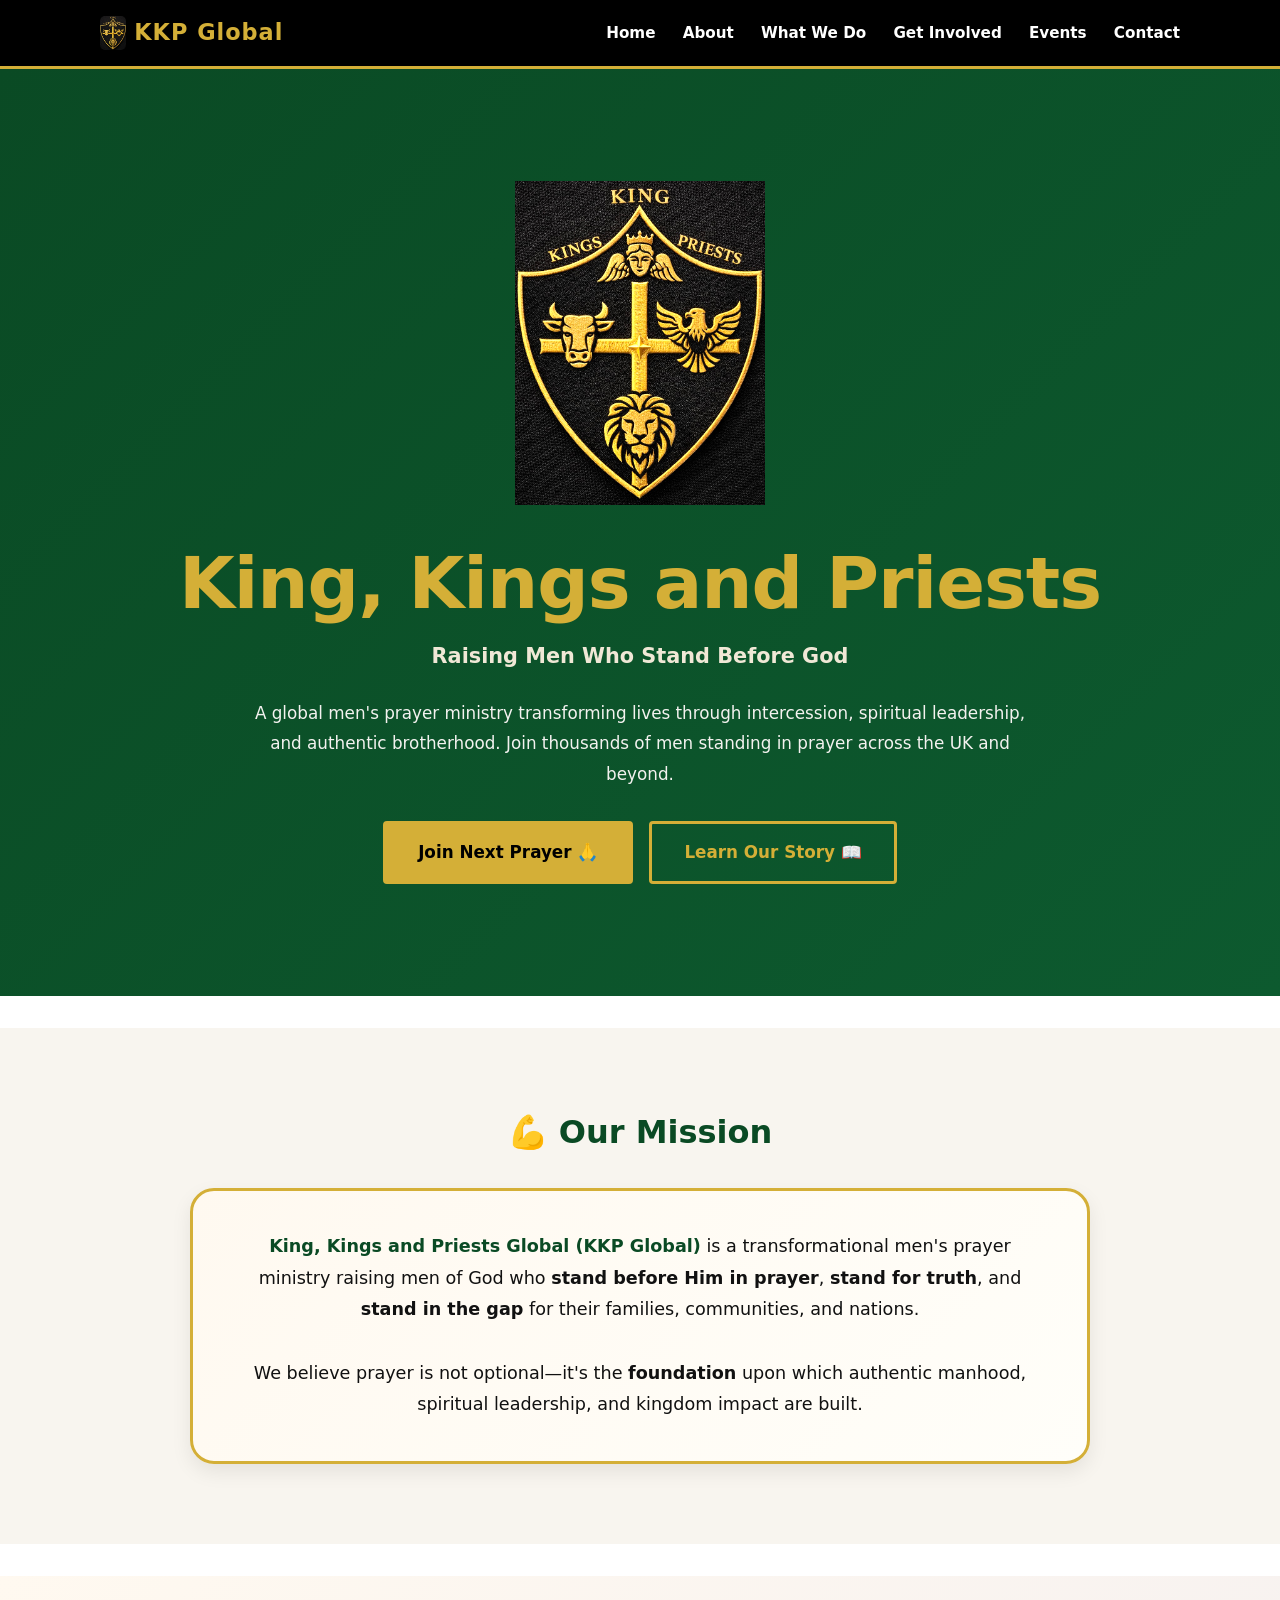
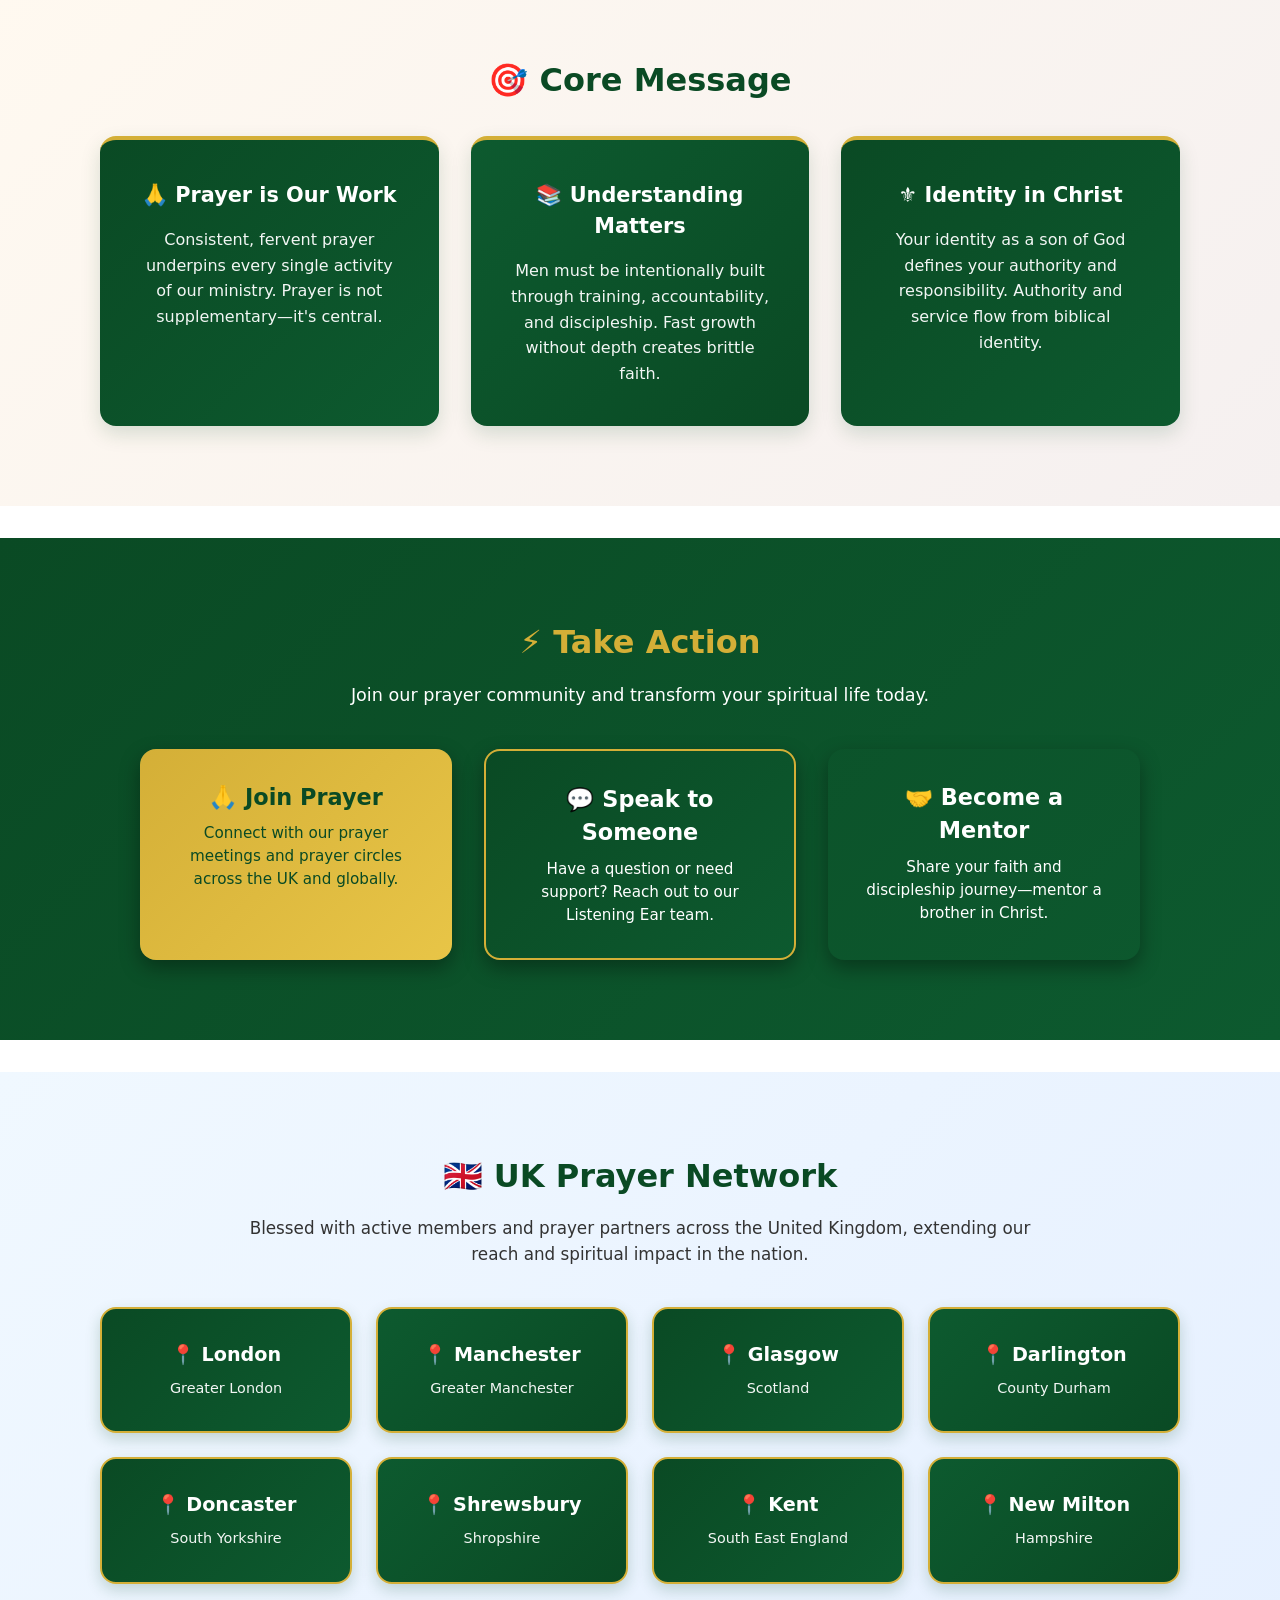
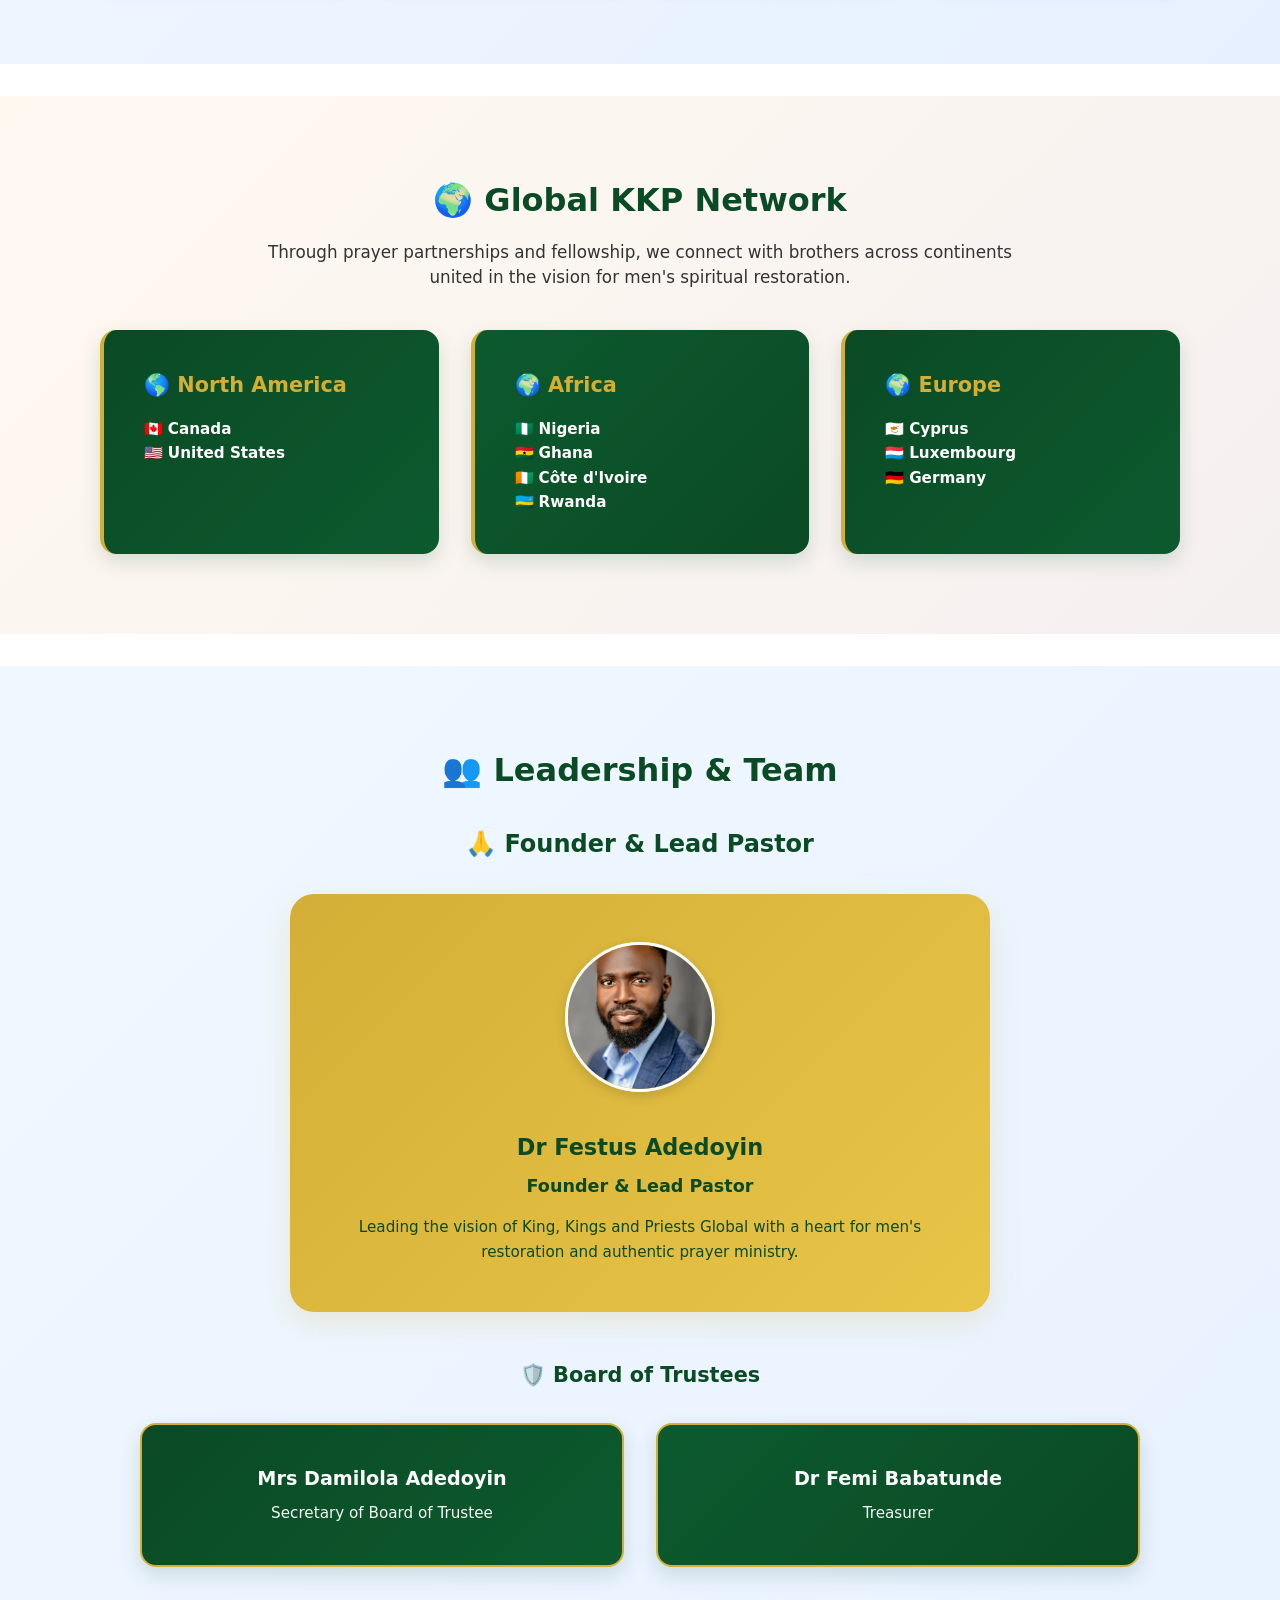
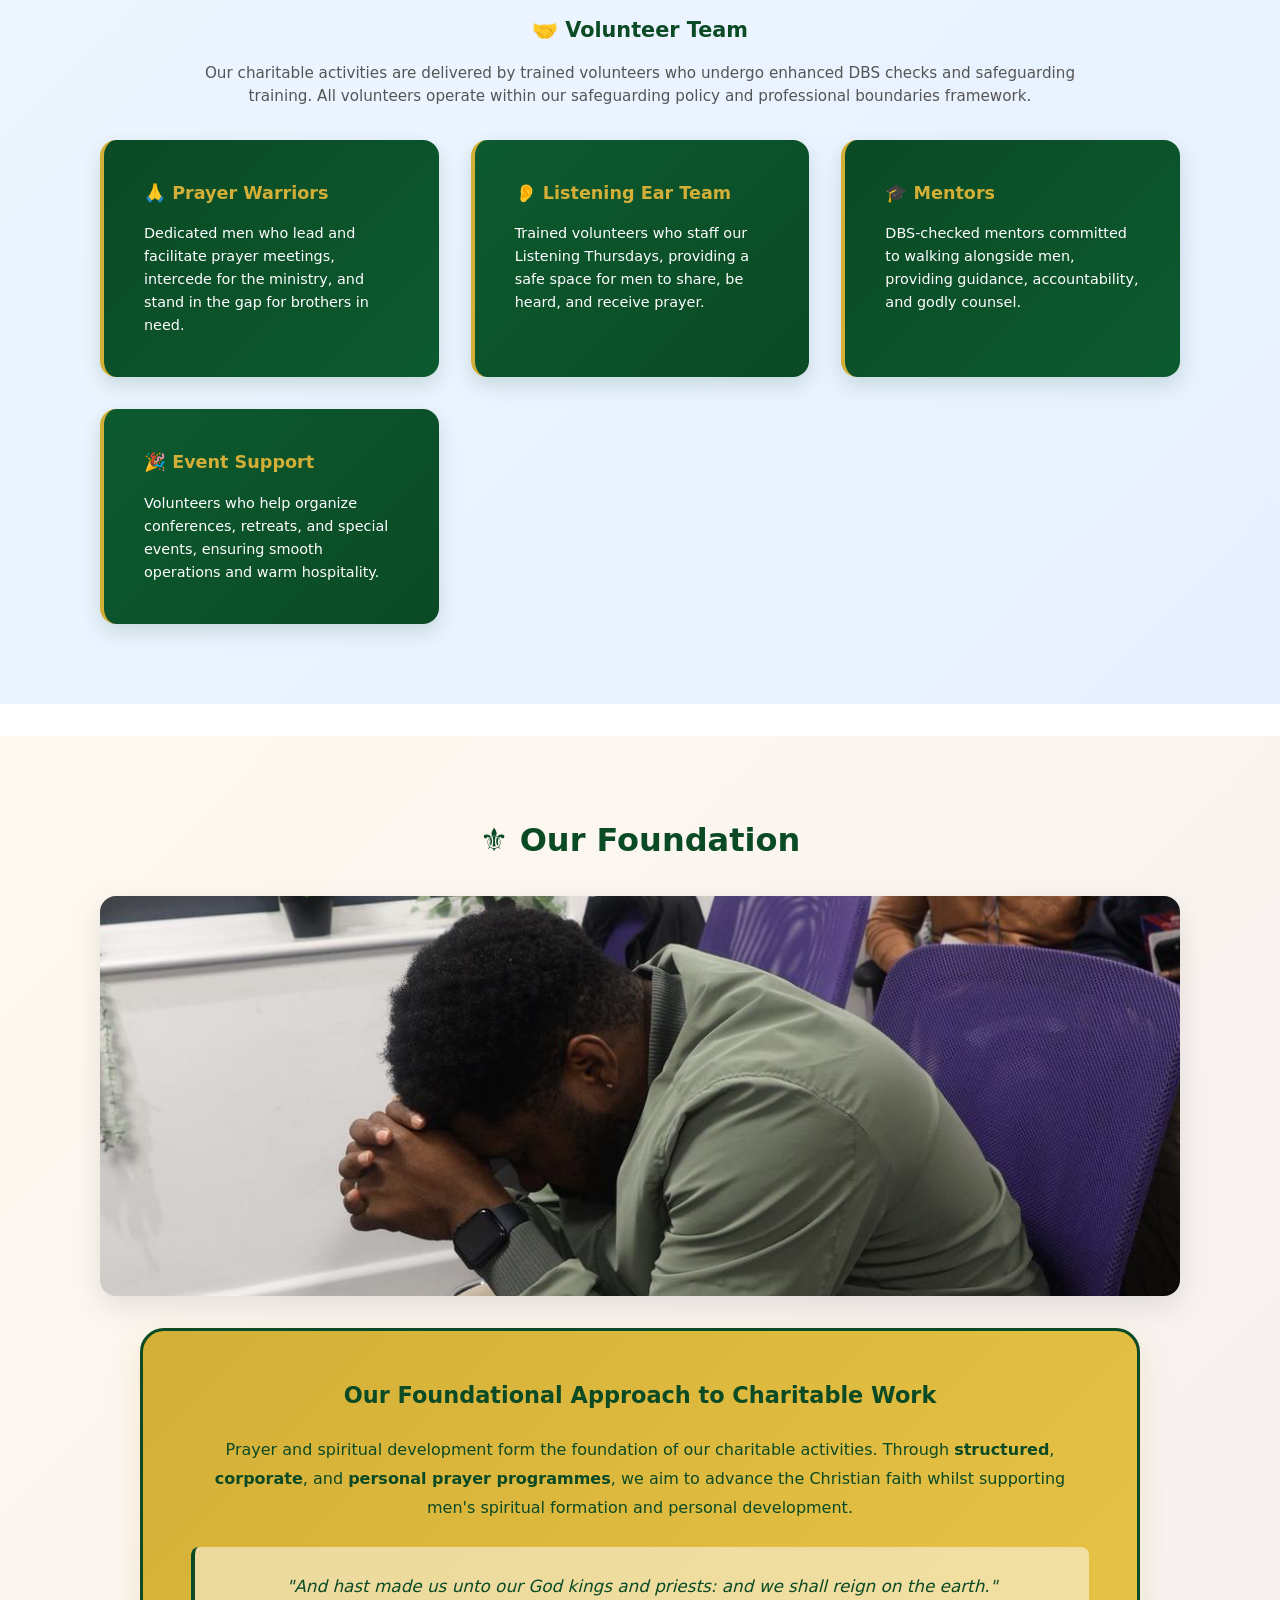
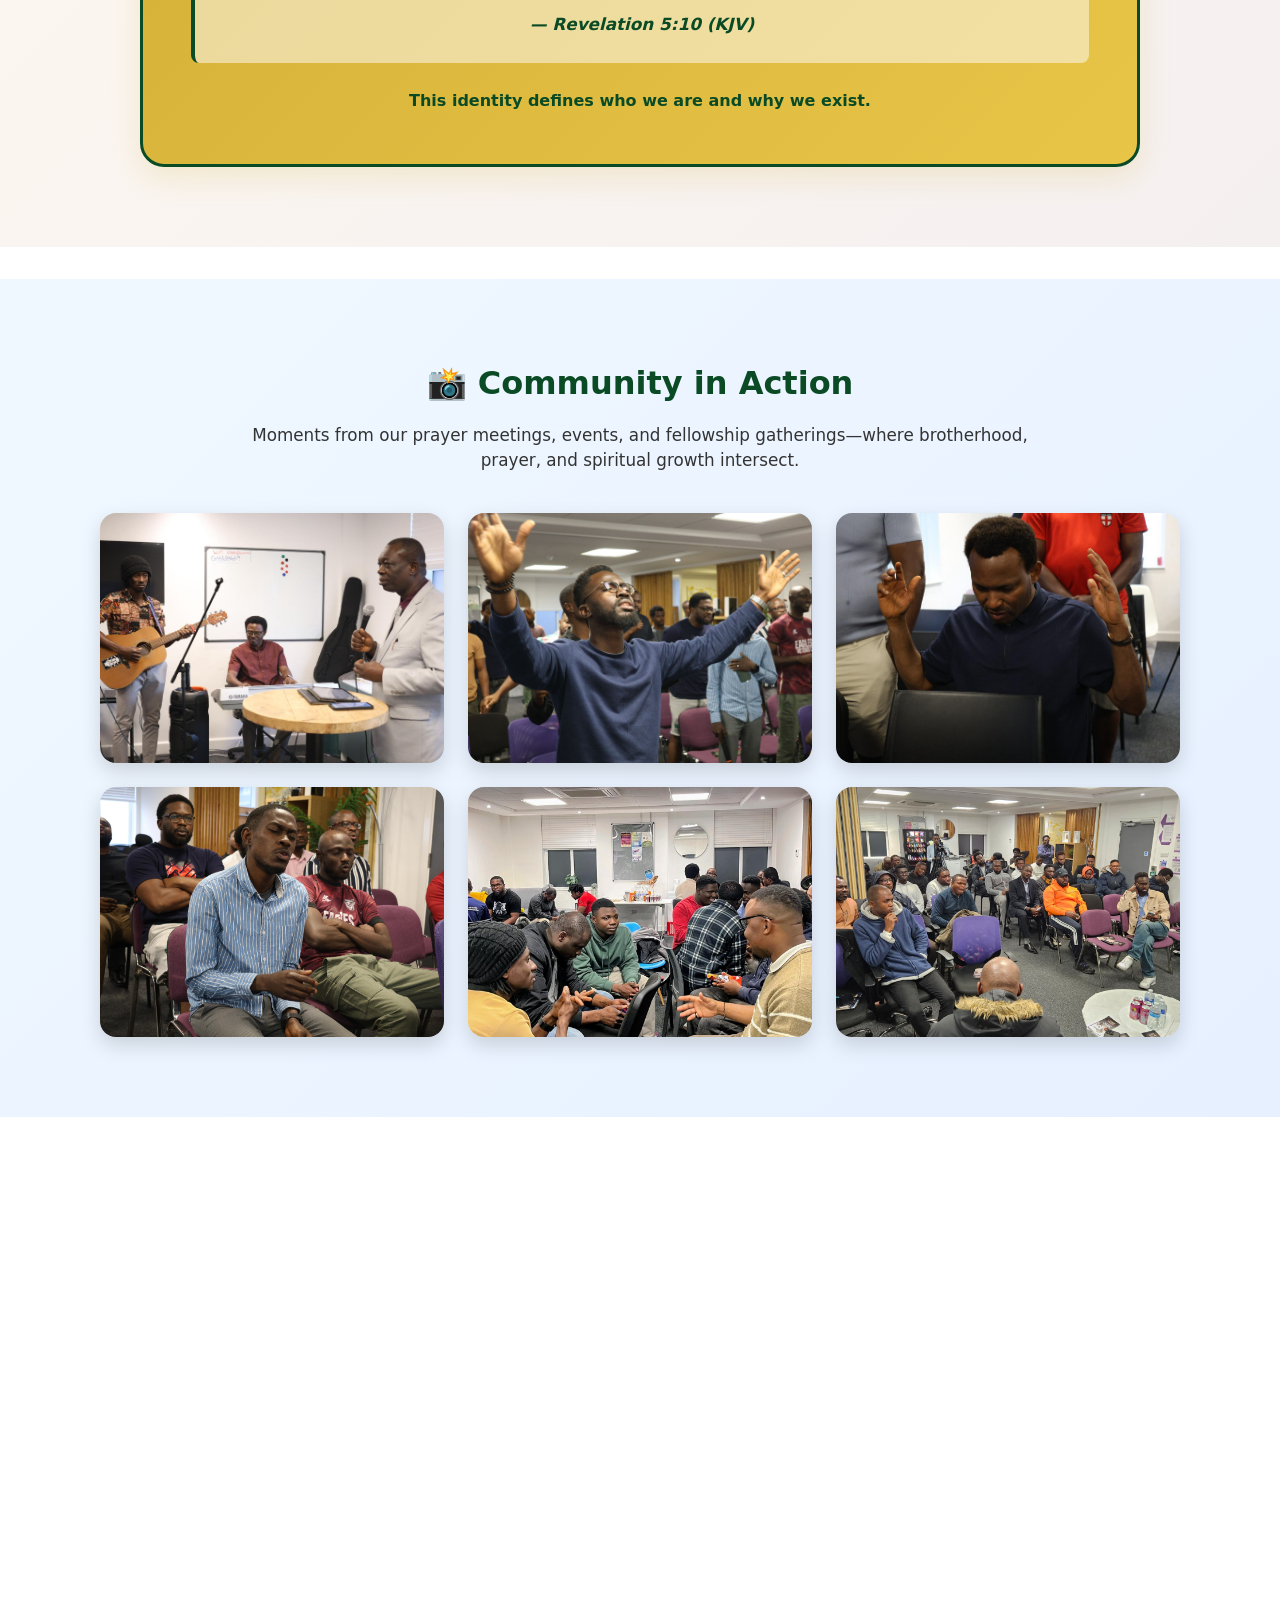
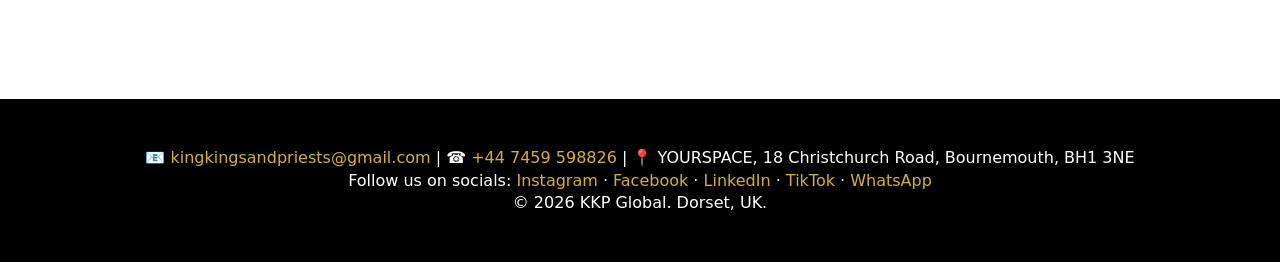
==== commit abdc82c1: "Update TikTok URL across all pages" ====
--- a/index.html
+++ b/index.html
@@ -310,7 +310,7 @@
   <footer class="site-footer">
     <div class="container">
       <p>📧 <a href="mailto:kingkingsandpriests@gmail.com" class="footer-link">kingkingsandpriests@gmail.com</a> | ☎️ <a href="tel:+447459598826" class="footer-link">+44 7459 598826</a> | 📍 YOURSPACE, 18 Christchurch Road, Bournemouth, BH1 3NE</p>
-      <p>Follow us on socials: <a href="https://www.instagram.com/kkpglobal.uk?igsh=dHVoM2MzcHpvZmkw&utm_source=qr" target="_blank" rel="noopener" rel="noopener" class="footer-link">Instagram</a> · <a href="https://www.facebook.com/share/1AiyfdDCg5/?mibextid=wwXIfr" target="_blank" rel="noopener" rel="noopener" class="footer-link">Facebook</a> · <a href="https://www.linkedin.com/company/kkpglobal" target="_blank" rel="noopener" rel="noopener" class="footer-link">LinkedIn</a> · <a href="https://www.tiktok.com/@kkp_ministry" target="_blank" rel="noopener" rel="noopener" class="footer-link">TikTok</a> · <a href="https://wa.me/447459598826" target="_blank" rel="noopener" rel="noopener" class="footer-link">WhatsApp</a></p>
+      <p>Follow us on socials: <a href="https://www.instagram.com/kkpglobal.uk?igsh=dHVoM2MzcHpvZmkw&utm_source=qr" target="_blank" rel="noopener" rel="noopener" class="footer-link">Instagram</a> · <a href="https://www.facebook.com/share/1AiyfdDCg5/?mibextid=wwXIfr" target="_blank" rel="noopener" rel="noopener" class="footer-link">Facebook</a> · <a href="https://www.linkedin.com/company/kkpglobal" target="_blank" rel="noopener" rel="noopener" class="footer-link">LinkedIn</a> · <a href="https://www.tiktok.com/.kings.and.pr@kkp_ministry" target="_blank" rel="noopener" rel="noopener" class="footer-link">TikTok</a> · <a href="https://wa.me/447459598826" target="_blank" rel="noopener" rel="noopener" class="footer-link">WhatsApp</a></p>
       <p>&copy; 2026 KKP Global. Dorset, UK.</p>
     </div>
   </footer>
--- a/style.css
+++ b/style.css
@@ -2,8 +2,8 @@
 :root{--bg:#000;--fg:#fff;--gold:#d4af37;--gray:#f4f4f4;--max:1080px}
 body{font-family:system-ui, sans-serif;background:#fff;color:#111;line-height:1.5;min-height:100vh}
 .container{width:min(92vw,var(--max));margin:0 auto;padding:2rem 0}
-.site-header{background:rgba(0,0,0,.4);color:#fff;position:sticky;top:0;z-index:100;border-bottom:3px solid var(--gold);-webkit-backdrop-filter: blur(9px);backdrop-filter: blur(9px);transition:padding 0.25s,background 0.25s}
-.site-header.smaller{padding:0.4rem 0;background:rgba(0,0,0,.7)}
+.site-header{background:#000;color:#fff;position:sticky;top:0;z-index:100;border-bottom:3px solid var(--gold);-webkit-backdrop-filter: blur(9px);backdrop-filter: blur(9px);transition:padding 0.25s,background 0.25s}
+.site-header.smaller{padding:0.4rem 0;background:#000}
 .site-header .container{display:flex;align-items:center;justify-content:space-between;gap:1rem;padding:1rem 0;transition:padding 0.25s}
 .brand{font-weight:900;color:var(--gold);text-decoration:none;font-size:1.4rem;letter-spacing:1px;display:flex;align-items:center;gap:0.5rem}
 .brand img{height:34px;width:auto;border-radius:5px;}
@@ -226,7 +226,7 @@
 
 .section-quick-actions{background:linear-gradient(135deg,#0a4a24,#0d5a2f);padding:3rem 0;margin:2rem 0}
 .section-quick-actions .quick-cta{max-width:1000px;margin:0 auto;display:grid;grid-template-columns:repeat(auto-fit,minmax(250px,1fr));gap:2rem}
-.section-quick-actions .quick-card{padding:2rem;border-radius:1rem;text-align:center;text-decoration:none;box-shadow:0 8px 20px rgba(0,0,0,0.35);transition:transform .3s,box-shadow .3s;cursor:pointer;color:inherit}
+.section-quick-actions .quick-card{padding:2rem;border-radius:1rem;text-align:center;text-decoration:none;box-shadow:0 8px 20px rgba(0,0,0,0.35);transition:transform .3s,box-shadow .3s;cursor:pointer;color:white}
 .section-quick-actions .quick-card:hover{transform:translateY(-5px);box-shadow:0 12px 28px rgba(0,0,0,0.45)}
 .section-quick-actions .quick-card.alt{background:linear-gradient(135deg,#0a4a24,#0d5a2f);border:2px solid #d4af37}
 .section-quick-actions .quick-card.gold{background:linear-gradient(135deg,#d4af37,#e8c547);color:#0a4a24}
